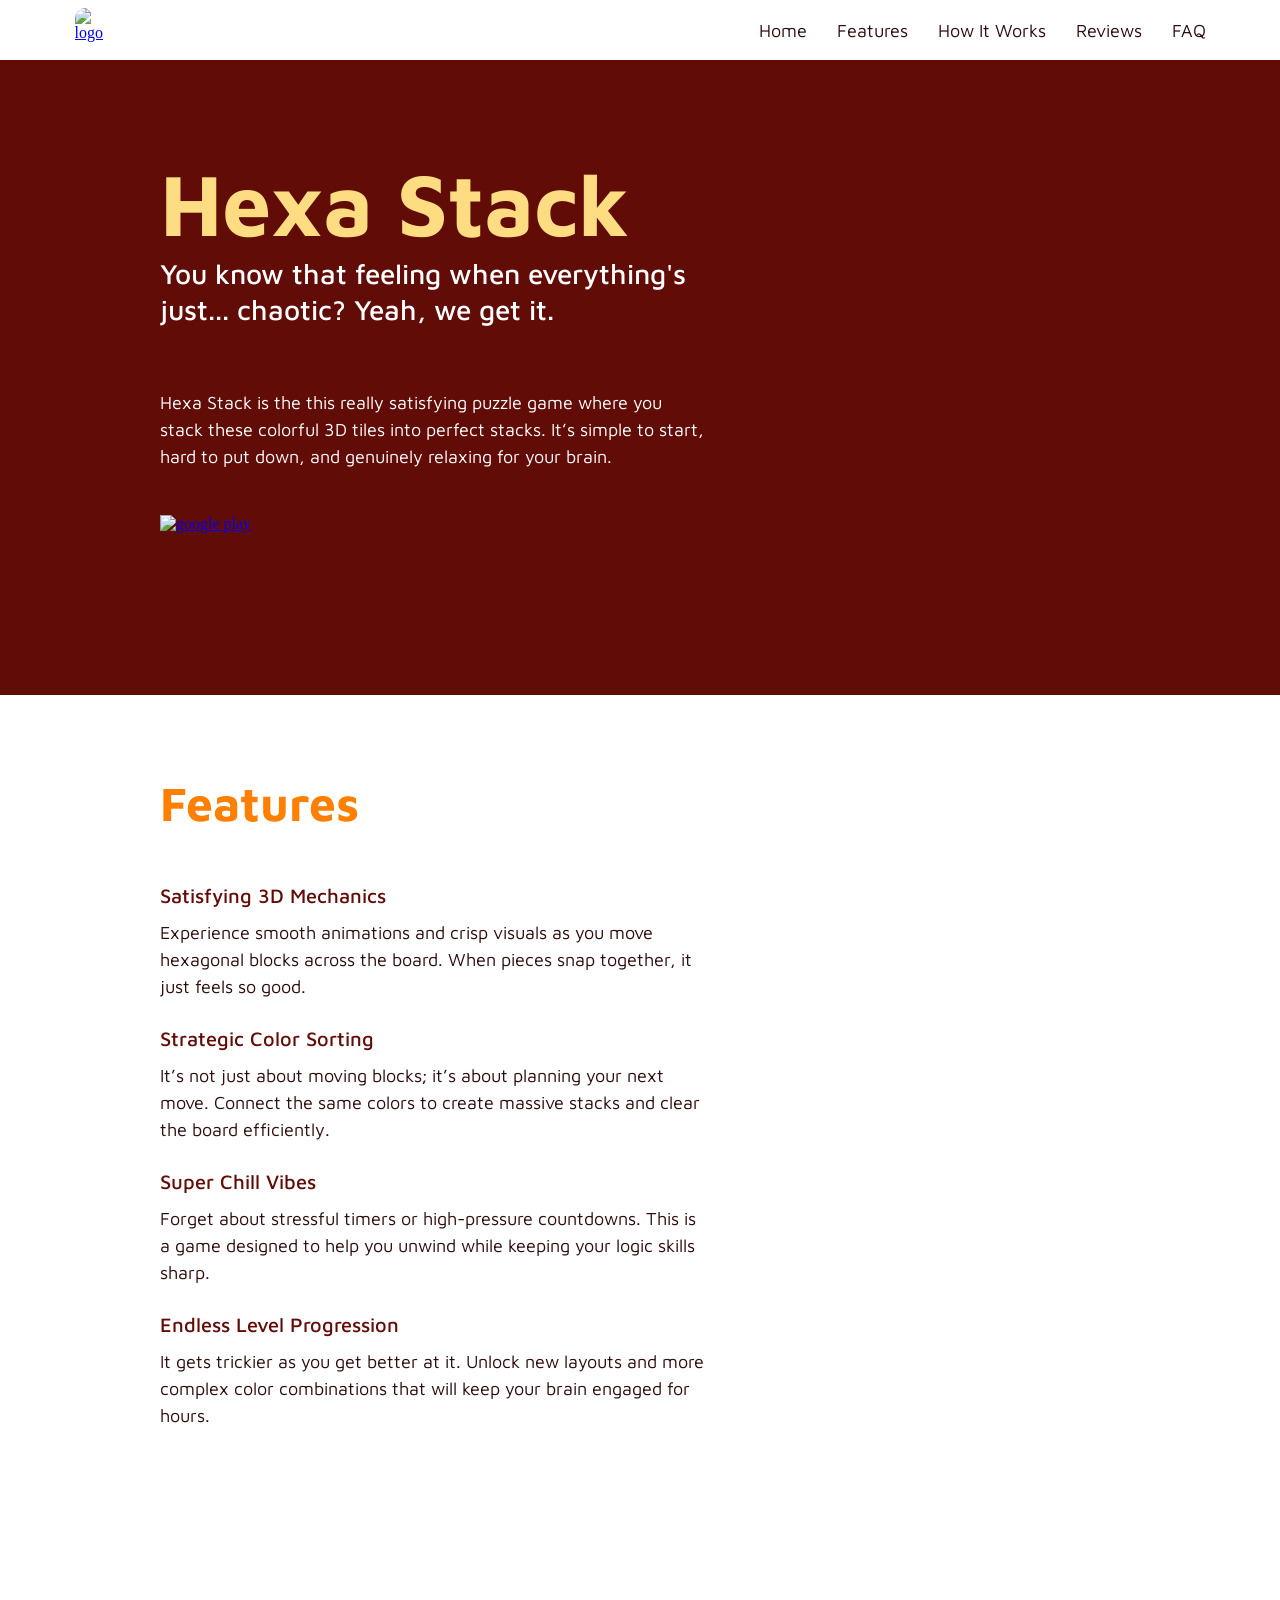
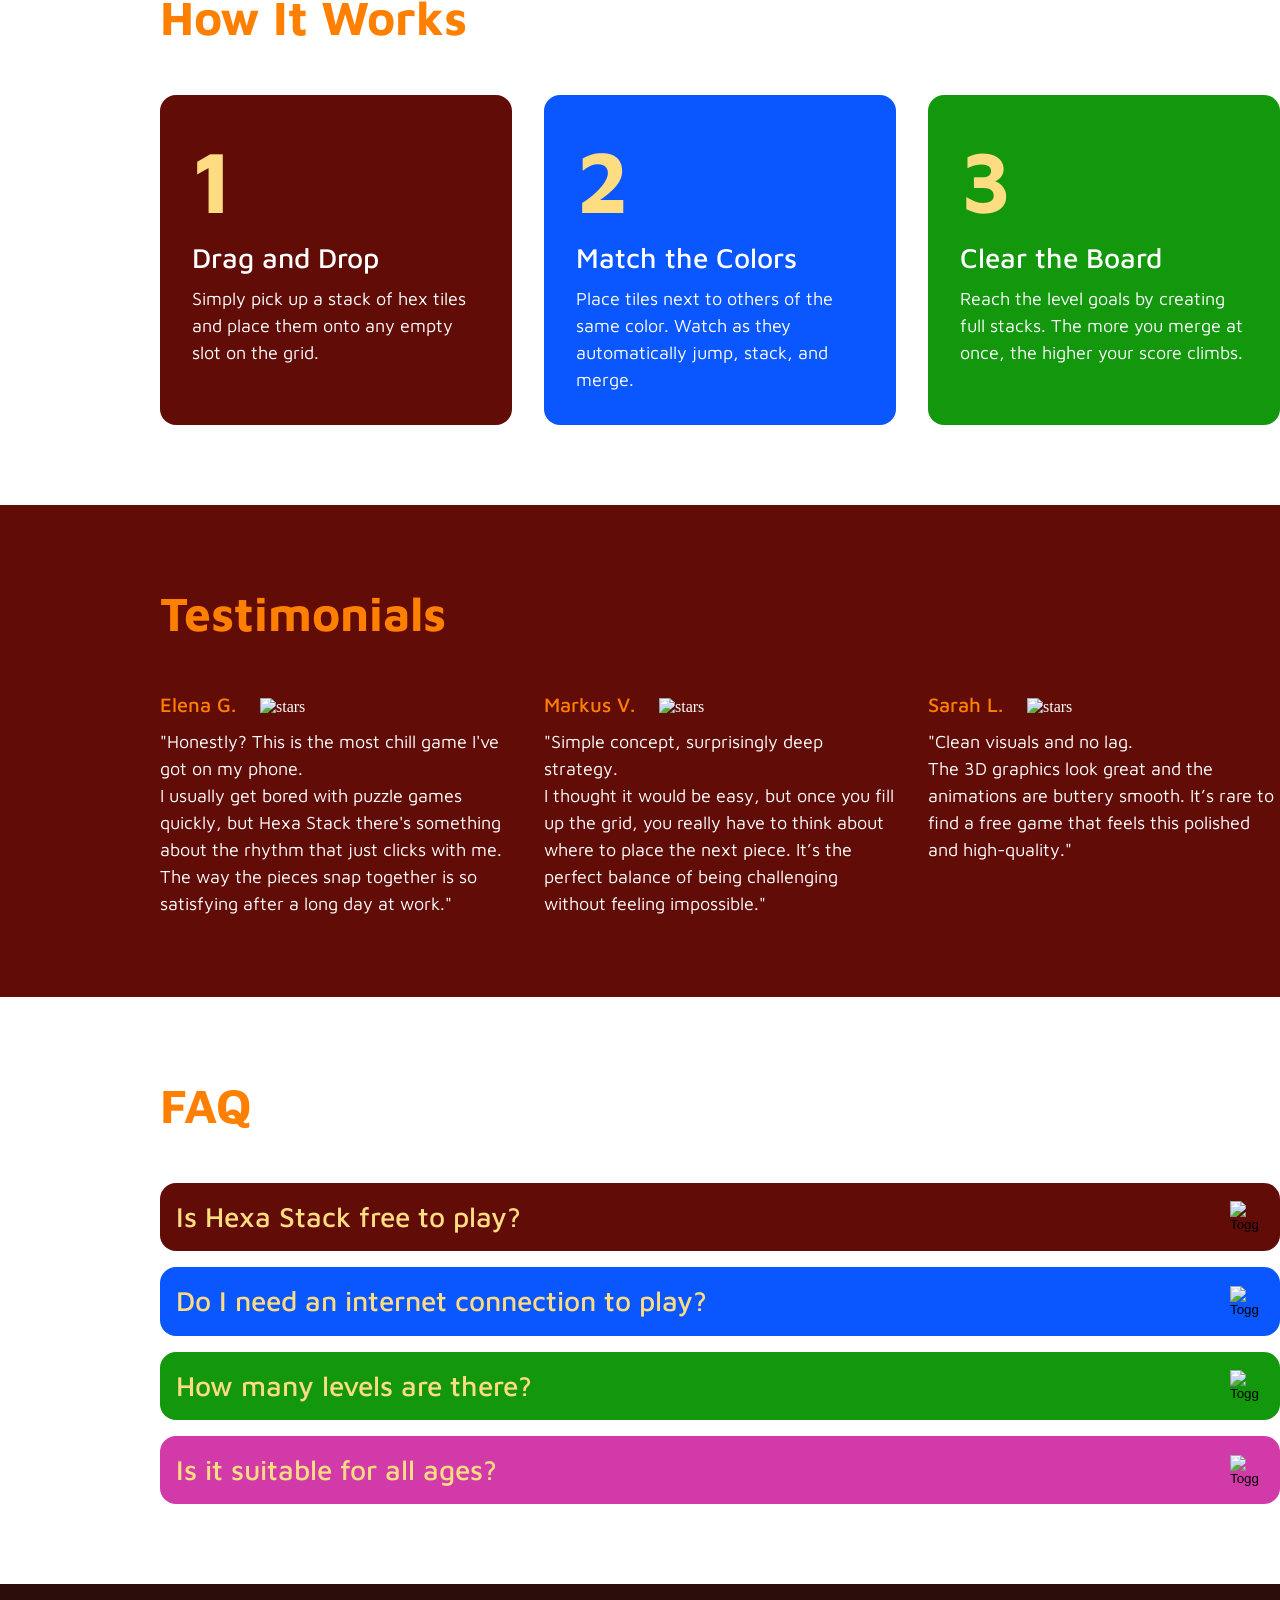
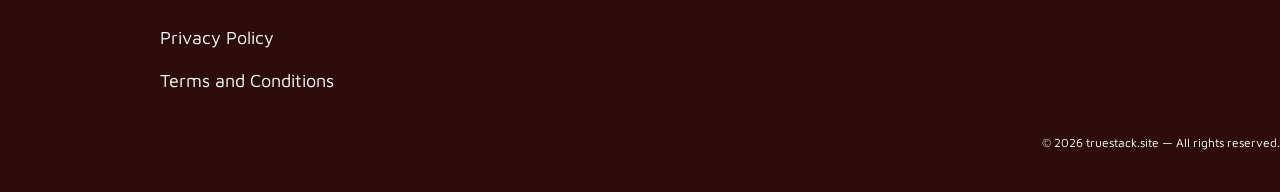
==== index.html @ 4ec6cea1 "1" ====
<!doctype html>
<html lang="en">
  <head>
    <meta charset="UTF-8" />
    <meta name="viewport" content="width=device-width, initial-scale=1.0" />
    <meta name="description" content="" />
    <title>Hexa Stack: Color Sort Puzzle</title>
    <link rel="icon" href="img/500x500.png" />

    <link rel="stylesheet" type="text/css" href="slick/slick.css" />
    <link rel="stylesheet" href="css/main.css" />
  </head>

  <body>
    <header class="o-b-header">
      <div class="o-b-header-background"></div>
      <nav class="o-b-navigation">
        <ul class="o-b-navigation-list">
          <li class="o-b-navigation-item">
            <a href="/">
              <img
                class="o-b-title-img o-b-navigation-img"
                alt="logo"
                src="img/500x500.png"
                style="width: 44px; height: 44px; border-radius: 10px"
              />
            </a>
          </li>
          <li class="o-b-navigation-item">
            <a href="/" class="o-b-navigation-link">Home</a>
          </li>
          <li class="o-b-navigation-item">
            <a href="/#about" class="o-b-navigation-link">Features</a>
          </li>
          <li class="o-b-navigation-item">
            <a href="/#why" class="o-b-navigation-link">How It Works</a>
          </li>

          <li class="o-b-navigation-item">
            <a href="/#reviews" class="o-b-navigation-link">Reviews</a>
          </li>
          <li class="o-b-navigation-item">
            <a href="/#faq" class="o-b-navigation-link">FAQ</a>
          </li>
        </ul>

        <div class="o-b-header-button-wrapper">
          <a href="/" class="o-b-policy-terms-header-icon-menu">
            <img
              href="/"
              class="o-b-title-img"
              alt="logo"
              src="img/500x500.png"
              style="width: 44px; height: 44px; border-radius: 10px"
            />
          </a>

          <button type="button" class="o-b-header-icon-button" data-menu-button>
            <svg
              class="o-b-header-icon o-b-header-icon-menu"
              width="64"
              height="64"
              viewBox="0 0 64 64"
              fill="none"
              xmlns="http://www.w3.org/2000/svg"
            >
              <path
                d="M44 40L20 40"
                stroke="#2D0D0B"
                stroke-width="2"
                stroke-linecap="round"
              />
              <path
                d="M44 32L20 32"
                stroke="#2D0D0B"
                stroke-width="2"
                stroke-linecap="round"
              />
              <path
                d="M44 24L20 24"
                stroke="#2D0D0B"
                stroke-width="2"
                stroke-linecap="round"
              />
            </svg>

            <svg
              class="o-b-header-icon o-b-header-icon-close"
              width="64"
              height="64"
              viewBox="0 0 64 64"
              fill="none"
              xmlns="http://www.w3.org/2000/svg"
            >
              <path
                d="M44 40L20 40"
                stroke="#2D0D0B"
                stroke-width="2"
                stroke-linecap="round"
              />
              <path
                d="M44 32L20 32"
                stroke="#2D0D0B"
                stroke-width="2"
                stroke-linecap="round"
              />
              <path
                d="M44 24L20 24"
                stroke="#2D0D0B"
                stroke-width="2"
                stroke-linecap="round"
              />
            </svg>
          </button>
        </div>
      </nav>
    </header>

    <main>
      <section class="o-b-home" id="home">
        <div class="o-b-home-container">
          <div class="o-b-home-container-top">
            <h1 class="o-b-home-title">Hexa Stack</h1>
            <p class="o-b-home-text">
              You know that feeling when everything's just... chaotic? Yeah, we
              get it.
            </p>
            <p class="o-b-home-text-two">
              Hexa Stack is the this really satisfying puzzle game where you
              stack these colorful 3D tiles into perfect stacks. It’s simple to
              start, hard to put down, and genuinely relaxing for your brain.
            </p>
            <a
              href="https://play.google.com/store/apps/details?id=de.softgames.hexastack&hl=en&gl=us"
              target="_blank"
            >
              <img
                class="o-b-home-link"
                src="./img/Download Button.png"
                alt="google play"
              />
            </a>
          </div>
        </div>
      </section>
      <section class="o-b-about" id="about">
        <div class="o-b-about-container">
          <h2 class="o-b-about-title">Features</h2>
          <ul class="o-b-about-list">
            <li class="o-b-about-item">
              <p class="o-b-about-text">Satisfying 3D Mechanics</p>
              <p class="o-b-about-text-bold">
                Experience smooth animations and crisp visuals as you move
                hexagonal blocks across the board. When pieces snap together, it
                just feels so good.
              </p>
            </li>
            <li class="o-b-about-item">
              <p class="o-b-about-text">Strategic Color Sorting</p>
              <p class="o-b-about-text-bold">
                It’s not just about moving blocks; it’s about planning your next
                move. Connect the same colors to create massive stacks and clear
                the board efficiently.
              </p>
            </li>
            <li class="o-b-about-item">
              <p class="o-b-about-text">Super Chill Vibes</p>
              <p class="o-b-about-text-bold">
                Forget about stressful timers or high-pressure countdowns. This
                is a game designed to help you unwind while keeping your logic
                skills sharp.
              </p>
            </li>
            <li class="o-b-about-item">
              <p class="o-b-about-text">Endless Level Progression</p>
              <p class="o-b-about-text-bold">
                It gets trickier as you get better at it. Unlock new layouts and
                more complex color combinations that will keep your brain
                engaged for hours.
              </p>
            </li>
          </ul>
        </div>
      </section>
      <article class="o-b-why" id="why">
        <span style="display: none"
          >Generated: 2026-06-9, Hash: o-b-qk-o-b-39fd7x</span
        >

        <div class="o-b-why-container">
          <h2 class="o-b-about-title">How It Works</h2>
          <dl class="o-b-why-list">
            <div class="o-b-why-item" style="background: #620c08">
              <dt class="o-b-why-text-bold">1</dt>
              <dd class="o-b-why-text">Drag and Drop</dd>
              <dd class="o-b-why-text-two">
                Simply pick up a stack of hex tiles and place them onto any
                empty slot on the grid.
              </dd>
            </div>
            <div class="o-b-why-item" style="background: #0a56ff">
              <dt class="o-b-why-text-bold">2</dt>
              <dd class="o-b-why-text">Match the Colors</dd>
              <dd class="o-b-why-text-two">
                Place tiles next to others of the same color. Watch as they
                automatically jump, stack, and merge.
              </dd>
            </div>
            <div class="o-b-why-item" style="background: #12970d">
              <dt class="o-b-why-text-bold">3</dt>
              <dd class="o-b-why-text">Clear the Board</dd>
              <dd class="o-b-why-text-two">
                Reach the level goals by creating full stacks. The more you
                merge at once, the higher your score climbs.
              </dd>
            </div>
          </dl>
        </div>
      </article>
      <section class="o-b-reviews" id="reviews">
        <div class="o-b-reviews-container">
          <h2 class="o-b-about-title">Testimonials</h2>
          <div class="o-b-reviews-list">
            <div class="o-b-reviews-item">
              <div class="o-b-reviews-item-top">
                <p class="o-b-reviews-text-bold">Elena G.</p>
                <figure>
                  <img
                    class="o-b-reviews-img"
                    src="/img/Reviewer Rating (1).png"
                    alt="stars"
                  />
                </figure>
              </div>
              <p class="o-b-reviews-text">
                "Honestly? This is the most chill game I've got on my phone.
                <br />I usually get bored with puzzle games quickly, but Hexa
                Stack there's something about the rhythm that just clicks with
                me. The way the pieces snap together is so satisfying after a
                long day at work."
              </p>
            </div>
            <div class="o-b-reviews-item">
              <div class="o-b-reviews-item-top">
                <p class="o-b-reviews-text-bold">Markus V.</p>
                <figure>
                  <img
                    class="o-b-reviews-img"
                    src="/img/Reviewer Rating (1).png"
                    alt="stars"
                  />
                </figure>
              </div>
              <p class="o-b-reviews-text">
                "Simple concept, surprisingly deep strategy. <br />
                I thought it would be easy, but once you fill up the grid, you
                really have to think about where to place the next piece. It’s
                the perfect balance of being challenging without feeling
                impossible."
              </p>
            </div>
            <div class="o-b-reviews-item">
              <div class="o-b-reviews-item-top">
                <p class="o-b-reviews-text-bold">Sarah L.</p>
                <figure>
                  <img
                    class="o-b-reviews-img"
                    src="/img/Reviewer Rating (2).png"
                    alt="stars"
                  />
                </figure>
              </div>
              <p class="o-b-reviews-text">
                "Clean visuals and no lag. <br />
                The 3D graphics look great and the animations are buttery
                smooth. It’s rare to find a free game that feels this polished
                and high-quality."
              </p>
            </div>
          </div>
        </div>
      </section>

      <section class="o-b-faq" id="faq">
        <div class="o-b-faq-container">
          <h2 class="o-b-about-title">FAQ</h2>
          <ul class="o-b-faq-list">
            <li class="o-b-faq-item" style="background: #620c08">
              <div class="o-b-faq-question" onclick="toggleAnswer(this)">
                <span>Is Hexa Stack free to play?</span>
                <button class="o-b-toggle-button">
                  <img src="/img/1 (1).png" alt="Toggle" />
                </button>
              </div>
              <div class="o-b-faq-answer">
                Yes, the game is completely free to download and play. You can
                enjoy the full puzzle experience without spending a dime, though
                there are optional items available if you want to speed things
                up.
              </div>
            </li>
            <li class="o-b-faq-item" style="background: #0a56ff">
              <div class="o-b-faq-question" onclick="toggleAnswer(this)">
                <span>Do I need an internet connection to play?</span>
                <button class="o-b-toggle-button">
                  <img src="/img/1 (1).png" alt="Toggle" />
                </button>
              </div>
              <div class="o-b-faq-answer">
                You can enjoy Hexa Stack offline whenever you want. It’s the
                perfect companion for flights, commutes, or anywhere else where
                you might not have a steady signal.
              </div>
            </li>
            <li class="o-b-faq-item" style="background: #12970d">
              <div class="o-b-faq-question" onclick="toggleAnswer(this)">
                <span>How many levels are there?</span>
                <button class="o-b-toggle-button">
                  <img src="/img/1 (1).png" alt="Toggle" />
                </button>
              </div>
              <div class="o-b-faq-answer">
                There are hundreds of unique levels to explore, with new
                challenges added regularly. The levels get harder in a really
                nice way, so you’ll always have a fresh puzzle waiting for you.
              </div>
            </li>
            <li class="o-b-faq-item" style="background: #d13aa8">
              <div class="o-b-faq-question" onclick="toggleAnswer(this)">
                <span>Is it suitable for all ages?</span>
                <button class="o-b-toggle-button">
                  <img src="/img/1 (1).png" alt="Toggle" />
                </button>
              </div>
              <div class="o-b-faq-answer">
                Absolutely! The mechanics are intuitive enough for kids to
                understand, while the strategic depth keeps your brain busy if
                you're into that kind of thing.
              </div>
            </li>
          </ul>
        </div>
      </section>
    </main>
    <footer class="o-b-footer" style="margin: auto; background: #2d0d0b">
      <div class="o-b-footer-container">
        <div class="o-b-footer-wrapper">
          <a class="o-b-footer-text" href="/policy.html">Privacy Policy</a>
          <a class="o-b-footer-text" href="/terms.html"
            >Terms and Conditions
          </a>
        </div>
        <p class="o-b-footer-copyright">
          © 2026 truestack.site — All rights reserved.
        </p>
      </div>
    </footer>
    <script src="js/mobile-menu.js"></script>
    <script src="js/jquery-loc-o-b-0.js"></script>
    <script type="text/javascript" src="slick/slick.min.js"></script>
    <script src="js/slick.js"></script>
  </body>
</html>
---- css/main.css ----
@import url("https://fonts.googleapis.com/css2?family=Maven+Pro:wght@400..900&display=swap");

*,
*::before,
*::after {
  box-sizing: border-box;
}
html {
  scroll-behavior: smooth;
}

body {
  margin: 0;
  background: #ffffff;

  color: #ffffff;
}

h1,
h2,
h3,
h4,
h5,
h6,
p {
  margin: 0;
}

ul,
ol {
  margin: 0;
  padding: 0;
  list-style: none;
}
dl,
dt,
dd {
  margin: 0;
  padding: 0;
}
img {
  display: block;
  height: auto;
}
figure {
  margin: 0;
  padding: 0;
  border: 0;
}
.list {
  list-style: none;
}

button,
a {
  cursor: pointer;
}

.button:hover {
  scale: 120%;
}

.o-b-header.is-open .o-b-header-background {
  left: 0;
}
.o-b-header-button-wrapper {
  margin-left: auto;
}
.o-b-header-icon {
  display: none;
}

.o-b-header-icon-button {
  display: -webkit-box;
  display: -ms-flexbox;
  display: flex;
  background-color: transparent;
  border: none;
  border-radius: 50%;
}
.o-b-navigation-list.is-open {
  right: 0;
}
.o-b-header-icon-menu {
  display: block;
}

.o-b-header-icon-button.is-open .o-b-header-icon-menu {
  display: none;
}

.o-b-header-icon-button.is-open .o-b-header-icon-close {
  display: block;
}

.o-b-header {
  position: fixed;
  width: 100%;
  z-index: 5;
  transition: background-color 0.3s ease;
  background: transparent;
  display: flex;
  height: 80px;
  background: #ffffff;
}

.o-b-header-background {
  position: absolute;
  top: 0;
  right: 0;
  bottom: 0;
  left: 100%;
  z-index: -1;
  transition: left 0.3s ease;
  background: #ffffff;
}
.o-b-header.is-open .o-b-header-background {
  left: 0;
}
.o-b-header-button-wrapper {
  margin-right: auto;
  display: flex;
  align-items: center;
  justify-content: space-between;
}

.o-b-header-icon-menu {
  display: block;
}

.o-b-header-icon-button.is-open .o-b-header-icon-menu {
  display: none;
}

.o-b-header-icon-button.is-open .o-b-header-icon-close {
  display: block;
}

.o-b-navigation {
  display: -ms-flexbox;
  -webkit-box-orient: vertical;
  -webkit-box-direction: normal;
  -ms-flex-direction: column;
  flex-direction: column;
  -webkit-box-align: center;
  -ms-flex-align: center;
  align-items: center;
  -webkit-box-flex: 1;
  -ms-flex: 1;
  flex: 1;
  padding: 10px 16px;
  position: relative;
}

.o-b-navigation-list {
  display: flex;
  flex-direction: column;
  align-items: center;
  position: absolute;
  top: 100%;
  right: -100%;
  width: 100%;
  height: auto;
  transition: 0.3s;
  z-index: 999;

  border-radius: 16px;

  padding-top: 16px;
  padding-bottom: 16px;

  gap: 28px;
  background: #ffffff;
}

.o-b-navigation-list.is-open {
  right: 0;
}

.o-b-navigation-link {
  transition: all 0.3s ease-in-out;
  text-decoration: none;
  color: #2d0d0b;
  font-family: Maven Pro;
  font-weight: 500;
  font-style: Medium;
  font-size: 24px;
  leading-trim: NONE;
  line-height: 130%;
  letter-spacing: 0%;
  padding: 12px 0;
}

.o-b-navigation-link:hover,
.o-b-navigatioт-link:focus {
  color: #fedc82;
}

.o-b-header.is-open {
  background-color: transparent;
}

.o-b-navigation-img {
  display: none;
}

@media screen and (min-width: 1203px) {
  .o-b-navigation-img {
    display: block;
    margin-right: 610px;
  }
  .o-b-policy-terms-header-icon-menu {
    display: none;
  }
  .o-b-header-button-wrapper {
    display: none;
  }
  .o-b-header {
    width: 100%;
    height: 60px;
    padding: 0;
    display: flex;
    align-items: center;
    justify-content: center;
    z-index: 1000;
  }

  .o-b-header-icon-button {
    display: none;
  }
  .o-b-navigation {
    display: flex;
    flex-direction: row;
    flex: 1;
    padding: 0;
    width: 1440px;
    padding: 0 0px;
    margin: auto;
  }

  .o-b-navigation-list {
    background-color: transparent;
    flex-direction: row;
    display: flex;
    position: static;
    width: 1440px;
    margin: auto;
    padding-block: 0;
    flex: 1;
    gap: 30px;
    height: 0px;
    display: flex;
    justify-content: center;
    align-items: center;
    justify-content: center;
    padding: 0;
  }

  .o-b-navigation-link {
    font-family: Maven Pro;
    font-weight: 400;
    font-style: Regular;
    font-size: 18px;
    leading-trim: NONE;
    line-height: 150%;
    letter-spacing: 0%;
    padding: 0;
  }

  .o-b-navigation-item-desk {
    display: none;
  }
}

.o-b-home {
  background: #620c08;

  margin: auto;
}
.o-b-home-container {
  width: 375px;
  height: 812px;
  background-repeat: no-repeat;
  background-size: cover;
  background-position: center;
  background-image: url("/img/Hero.png");
  padding: 319px 16px 0px;
  margin: auto;
}

.o-b-home-title {
  font-family: Maven Pro;
  font-weight: 900;
  font-style: Black;
  font-size: 56px;
  leading-trim: NONE;
  line-height: 120%;
  letter-spacing: 0%;
  color: #fedc82;
}

.o-b-home-text {
  font-family: Maven Pro;
  font-weight: 500;
  font-style: Medium;
  font-size: 24px;
  leading-trim: NONE;
  line-height: 130%;
  letter-spacing: 0%;
  padding: 16px 0 48px;
}
.o-b-home-text-two {
  font-family: Maven Pro;
  font-weight: 400;
  font-style: Regular;
  font-size: 16px;
  leading-trim: NONE;
  line-height: 150%;
  letter-spacing: 0%;
  padding-bottom: 32px;
}
.o-b-home-link {
  width: 180px;
  margin: auto;
  transition: all 0.3s ease-in-out;
}

.o-b-home-link:hover {
  transform: scale(1.1);
}

@media screen and (min-width: 1203px) {
  .o-b-home {
    background: #620c08;
    width: auto;
    height: 695px;
    background-repeat: no-repeat;
    background-size: cover;
    background-position: center;
    background-image: url("/img/Hero\ \(1\).png");
    margin: auto;
  }
  .o-b-home-container {
    width: 1440px;
    height: 695px;
    background-repeat: no-repeat;
    background-size: cover;
    background-position: center;
    background-image: none;
    padding: 150px 736px 0px 160px;
    margin: auto;
  }

  .o-b-home-title {
    font-family: Maven Pro;
    font-weight: 700;
    font-style: Bold;
    font-size: 88px;
    leading-trim: NONE;
    line-height: 120%;
    letter-spacing: 0%;
  }

  .o-b-home-text {
    font-family: Maven Pro;
    font-weight: 500;
    font-style: Medium;
    font-size: 28px;
    leading-trim: NONE;
    line-height: 130%;
    letter-spacing: 0%;

    padding: 0px 0 61px;
  }
  .o-b-home-text-two {
    font-family: Maven Pro;
    font-weight: 400;
    font-style: Regular;
    font-size: 18px;
    leading-trim: NONE;
    line-height: 150%;
    letter-spacing: 0%;

    padding-bottom: 45px;
  }
  .o-b-home-link {
    width: 180px;
    margin: 0;
    transition: all 0.3s ease-in-out;
  }
}
.o-b-about {
  margin: auto;
  width: 375px;
  height: 1078px;
  background-repeat: no-repeat;
  background-size: cover;
  background-position: center;
  background-image: url("/img/Features.png");
}
.o-b-about-container {
  width: 375px;
  padding: 60px 16px 0px;
  margin: auto;
}
.o-b-about-title {
  font-family: Maven Pro;
  font-weight: 700;
  font-style: Bold;
  font-size: 36px;
  leading-trim: NONE;
  line-height: 120%;
  letter-spacing: 0%;
  color: #ff7f00;
}
.o-b-about-list {
  display: flex;
  flex-direction: column;
  gap: 24px;
  padding-top: 48px;
}
.o-b-about-text {
  font-family: Maven Pro;
  font-weight: 500;
  font-style: Medium;
  font-size: 18px;
  leading-trim: NONE;
  line-height: 150%;
  letter-spacing: 0%;
  color: #620c08;
}

.o-b-about-text-bold {
  font-family: Maven Pro;
  font-weight: 400;
  font-style: Regular;
  font-size: 16px;
  leading-trim: NONE;
  line-height: 150%;
  letter-spacing: 0%;
  color: #2d0d0b;
  padding-top: 8px;
}

@media screen and (min-width: 1203px) {
  .o-b-about {
    width: 1440px;
    height: 814px;
    background-image: url("/img/Features\ \(1\).png");
  }
  .o-b-about-container {
    width: 1440px;
    padding: 80px 160px;
  }
  .o-b-about-title {
    font-family: Maven Pro;
    font-weight: 700;
    font-style: Bold;
    font-size: 48px;
    leading-trim: NONE;
    line-height: 120%;
    letter-spacing: 0%;
  }
  .o-b-about-list {
    display: flex;
    flex-direction: column;
    gap: 24px;
    padding-top: 48px;
    width: 544px;
  }
  .o-b-about-text {
    font-family: Maven Pro;
    font-weight: 500;
    font-style: Medium;
    font-size: 20px;
    leading-trim: NONE;
    line-height: 150%;
    letter-spacing: 0%;
  }

  .o-b-about-text-bold {
    font-family: Maven Pro;
    font-weight: 400;
    font-style: Regular;
    font-size: 18px;
    leading-trim: NONE;
    line-height: 150%;
    letter-spacing: 0%;

    padding-top: 8px;
  }
}

.o-b-why-container {
  width: 375px;
  margin: auto;
  padding: 60px 16px;
}
.o-b-why-list {
  padding-top: 48px;
  display: flex;
  flex-direction: column;
  gap: 16px;
}
.o-b-why-item {
  display: flex;
  flex-direction: column;
  gap: 8px;
  width: 343px;
  height: 289px;
  border-radius: 16px;
  padding: 32px;
}

.o-b-why-text-bold {
  font-family: Maven Pro;
  font-weight: 700;
  font-style: Bold;
  font-size: 88px;
  leading-trim: NONE;
  line-height: 120%;
  letter-spacing: 0%;
  color: #fedc82;
}
.o-b-why-text {
  font-family: Maven Pro;
  font-weight: 500;
  font-style: Medium;
  font-size: 24px;
  leading-trim: NONE;
  line-height: 130%;
  letter-spacing: 0%;
}
.o-b-why-text-two {
  font-family: Maven Pro;
  font-weight: 400;
  font-style: Regular;
  font-size: 16px;
  leading-trim: NONE;
  line-height: 150%;
  letter-spacing: 0%;
}

@media screen and (min-width: 1203px) {
  .o-b-why-container {
    width: 1440px;
    padding: 80px 160px;
  }
  .o-b-why-list {
    padding-top: 48px;
    display: flex;
    flex-direction: row;
    gap: 32px;
  }
  .o-b-why-item {
    width: 352px;
    height: 330px;

    border-radius: 16px;
    padding: 32px;
    gap: 8px;
  }

  .o-b-why-text {
    font-family: Maven Pro;
    font-weight: 500;
    font-style: Medium;
    font-size: 28px;
    leading-trim: NONE;
    line-height: 130%;
    letter-spacing: 0%;
  }
  .o-b-why-text-two {
    font-family: Maven Pro;
    font-weight: 400;
    font-style: Regular;
    font-size: 18px;
    leading-trim: NONE;
    line-height: 150%;
    letter-spacing: 0%;
  }
}

.o-b-reviews {
  margin: auto;
  background: #620c08;
}
.o-b-reviews-container {
  margin: auto;
  padding: 60px 16px;
  width: 375px;
}
.o-b-reviews-list {
  padding-top: 48px;
}

.o-b-reviews-item {
  margin: 0 8px;
  width: 300px;
  height: 227px;
}

.o-b-reviews-item-top {
  display: flex;
  gap: 24px;
  align-items: center;
}
.o-b-reviews-img {
  height: 14px;
}
.o-b-reviews-text-bold {
  font-family: Maven Pro;
  font-weight: 500;
  font-style: Medium;
  font-size: 18px;
  leading-trim: NONE;
  line-height: 150%;
  letter-spacing: 0%;
  color: #ff7f00;
}

.o-b-reviews-text {
  font-family: Maven Pro;
  font-weight: 400;
  font-style: Regular;
  font-size: 16px;
  leading-trim: NONE;
  line-height: 150%;
  letter-spacing: 0%;
  padding-top: 8px;
}

@media screen and (min-width: 1203px) {
  .o-b-reviews-container {
    margin: auto;
    padding: 80px 160px;
    width: 1440px;
  }
  .o-b-reviews-list {
    padding-top: 48px;
  }

  .o-b-reviews-item {
    margin: 0 16px;
    width: 352px;
    height: 227px;
  }

  .o-b-reviews-img {
    height: 15px;
  }
  .o-b-reviews-text-bold {
    font-family: Maven Pro;
    font-weight: 500;
    font-style: Medium;
    font-size: 20px;
    leading-trim: NONE;
    line-height: 150%;
    letter-spacing: 0%;
  }

  .o-b-reviews-text {
    font-family: Maven Pro;
    font-weight: 400;
    font-style: Regular;
    font-size: 18px;
    leading-trim: NONE;
    line-height: 150%;
    letter-spacing: 0%;

    padding-top: 8px;
  }
}

.o-b-faq-container {
  padding: 60px 16px;
  width: 375px;
  margin: auto;
}
.o-b-faq-list {
  padding-top: 48px;
  display: flex;
  flex-direction: column;
  gap: 16px;
}

.o-b-faq-item {
  border-radius: 16px;
  padding: 16px;
}

.o-b-faq-question {
  display: flex;
  justify-content: space-between;
  align-items: center;
  font-family: Maven Pro;
  font-weight: 500;
  font-style: Medium;
  font-size: 24px;
  leading-trim: NONE;
  line-height: 130%;
  letter-spacing: 0%;
  color: #fedc82;
}

.o-b-faq-answer {
  font-family: Maven Pro;
  font-weight: 400;
  font-style: Regular;
  font-size: 16px;
  leading-trim: NONE;
  line-height: 150%;
  letter-spacing: 0%;
}
.o-b-toggle-button {
  background: none;
  border: none;
  cursor: pointer;
}

.o-b-toggle-button img {
  width: 28px;
  transition: transform 0.3s ease;
}
.o-b-faq-answer {
  max-height: 0;
  overflow: hidden;
  transition:
    max-height 0.4s ease,
    opacity 0.4s ease;
  opacity: 0;
}

.o-b-faq-answer.open {
  max-height: 200px;
  opacity: 1;
  padding-top: 16px;
}

.o-b-toggle-button img.rotated {
  transform: rotate(180deg);
}
@media screen and (min-width: 1203px) {
  .o-b-faq-container {
    padding: 80px 160px;
    width: 1440px;
    margin: auto;
  }
  .o-b-faq-list {
    padding-top: 48px;
    display: flex;
    flex-direction: column;
    gap: 16px;
  }

  .o-b-faq-item {
    border-radius: 16px;
    padding: 16px;
  }

  .o-b-faq-question {
    font-family: Maven Pro;
    font-weight: 500;
    font-style: Medium;
    font-size: 28px;
    leading-trim: NONE;
    line-height: 130%;
    letter-spacing: 0%;
  }

  .o-b-faq-answer {
    font-family: Maven Pro;
    font-weight: 400;
    font-style: Regular;
    font-size: 18px;
    leading-trim: NONE;
    line-height: 150%;
    letter-spacing: 0%;
  }
}
.o-b-policy-terms-container {
  padding: 120px 16px 40px;
  width: 375px;
  margin: auto;
  color: #000000;
  font-family: Maven Pro;
  font-weight: 400;
  font-style: Regular;
  font-size: 16px;
  leading-trim: NONE;
  line-height: 150%;
  letter-spacing: 0%;
  text-decoration: none;
}

.o-b-policy-terms-container h1 {
  text-transform: uppercase;
  margin-bottom: 20px;
  font-family: Maven Pro;
  font-weight: 700;
  font-style: Bold;
  font-size: 36px;
  leading-trim: NONE;
  line-height: 120%;
  letter-spacing: 0%;
}
.o-b-policy-terms-container h3 {
  margin: 20px 0;
  font-family: Maven Pro;
  font-weight: 500;
  font-style: Medium;
  font-size: 24px;
  leading-trim: NONE;
  line-height: 130%;
  letter-spacing: 0%;
}
.o-b-policy-terms-container ul {
  list-style-type: disc;
  margin-left: 20px;
}
.o-b-policy-terms-container a {
  text-decoration: none;
  color: #000000;
}

@media screen and (min-width: 1203px) {
  .o-b-policy-terms-container {
    padding: 140px 160px 80px;
    width: 1440px;
    font-family: Maven Pro;
    font-weight: 400;
    font-style: Regular;
    font-size: 18px;
    leading-trim: NONE;
    line-height: 150%;
    letter-spacing: 0%;
  }
  .o-b-policy-terms-container h1 {
    font-family: Maven Pro;
    font-weight: 700;
    font-style: Bold;
    font-size: 48px;
    leading-trim: NONE;
    line-height: 120%;
    letter-spacing: 0%;
  }
  .o-b-policy-terms-container h3 {
    font-family: Maven Pro;
    font-weight: 500;
    font-style: Medium;
    font-size: 28px;
    leading-trim: NONE;
    line-height: 130%;
    letter-spacing: 0%;
  }
}

.o-b-footer-container {
  width: 375px;
  padding: 40px 16px;
  margin: auto;
  display: flex;
  flex-direction: column;

  gap: 40px;
}

.o-b-footer-wrapper {
  display: flex;
  flex-direction: column;
  gap: 16px;
}

.o-b-footer-text {
  text-decoration: none;
  color: inherit;
  font-family: Maven Pro;
  font-weight: 400;
  font-style: Regular;
  font-size: 16px;
  leading-trim: NONE;
  line-height: 150%;
  letter-spacing: 0%;
}

.o-b-footer-copyright {
  font-family: Maven Pro;
  font-weight: 400;
  font-style: Regular;
  font-size: 11px;
  leading-trim: NONE;
  line-height: 150%;
  letter-spacing: 0%;
  text-align: right;
}

@media screen and (min-width: 1203px) {
  .o-b-footer-container {
    width: 1440px;
    padding: 40px 160px;
    gap: 40px;
  }

  .o-b-footer-text {
    font-family: Maven Pro;
    font-weight: 400;
    font-style: Regular;
    font-size: 18px;
    leading-trim: NONE;
    line-height: 150%;
    letter-spacing: 0%;
  }

  .o-b-footer-copyright {
    font-family: Maven Pro;
    font-weight: 400;
    font-style: Regular;
    font-size: 12px;
    leading-trim: NONE;
    line-height: 150%;
    letter-spacing: 0%;
    text-align: right;
  }
}
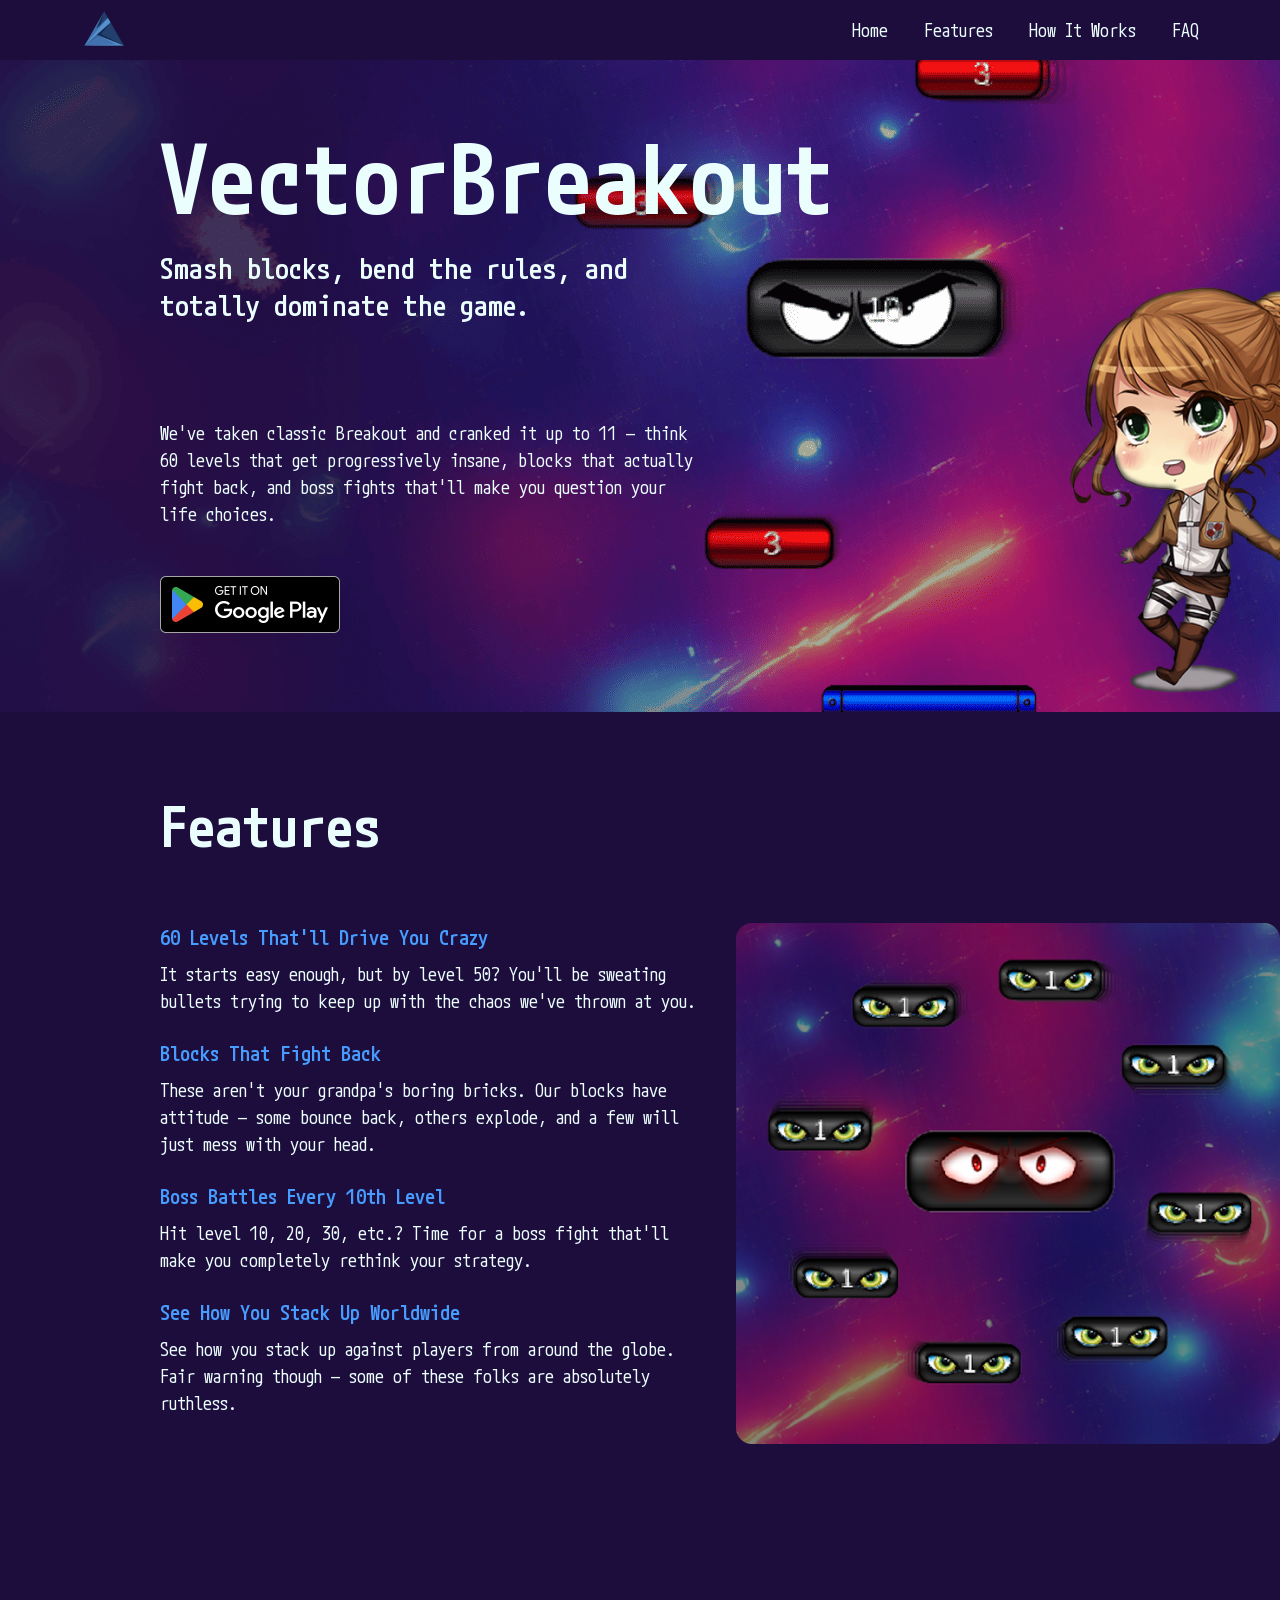
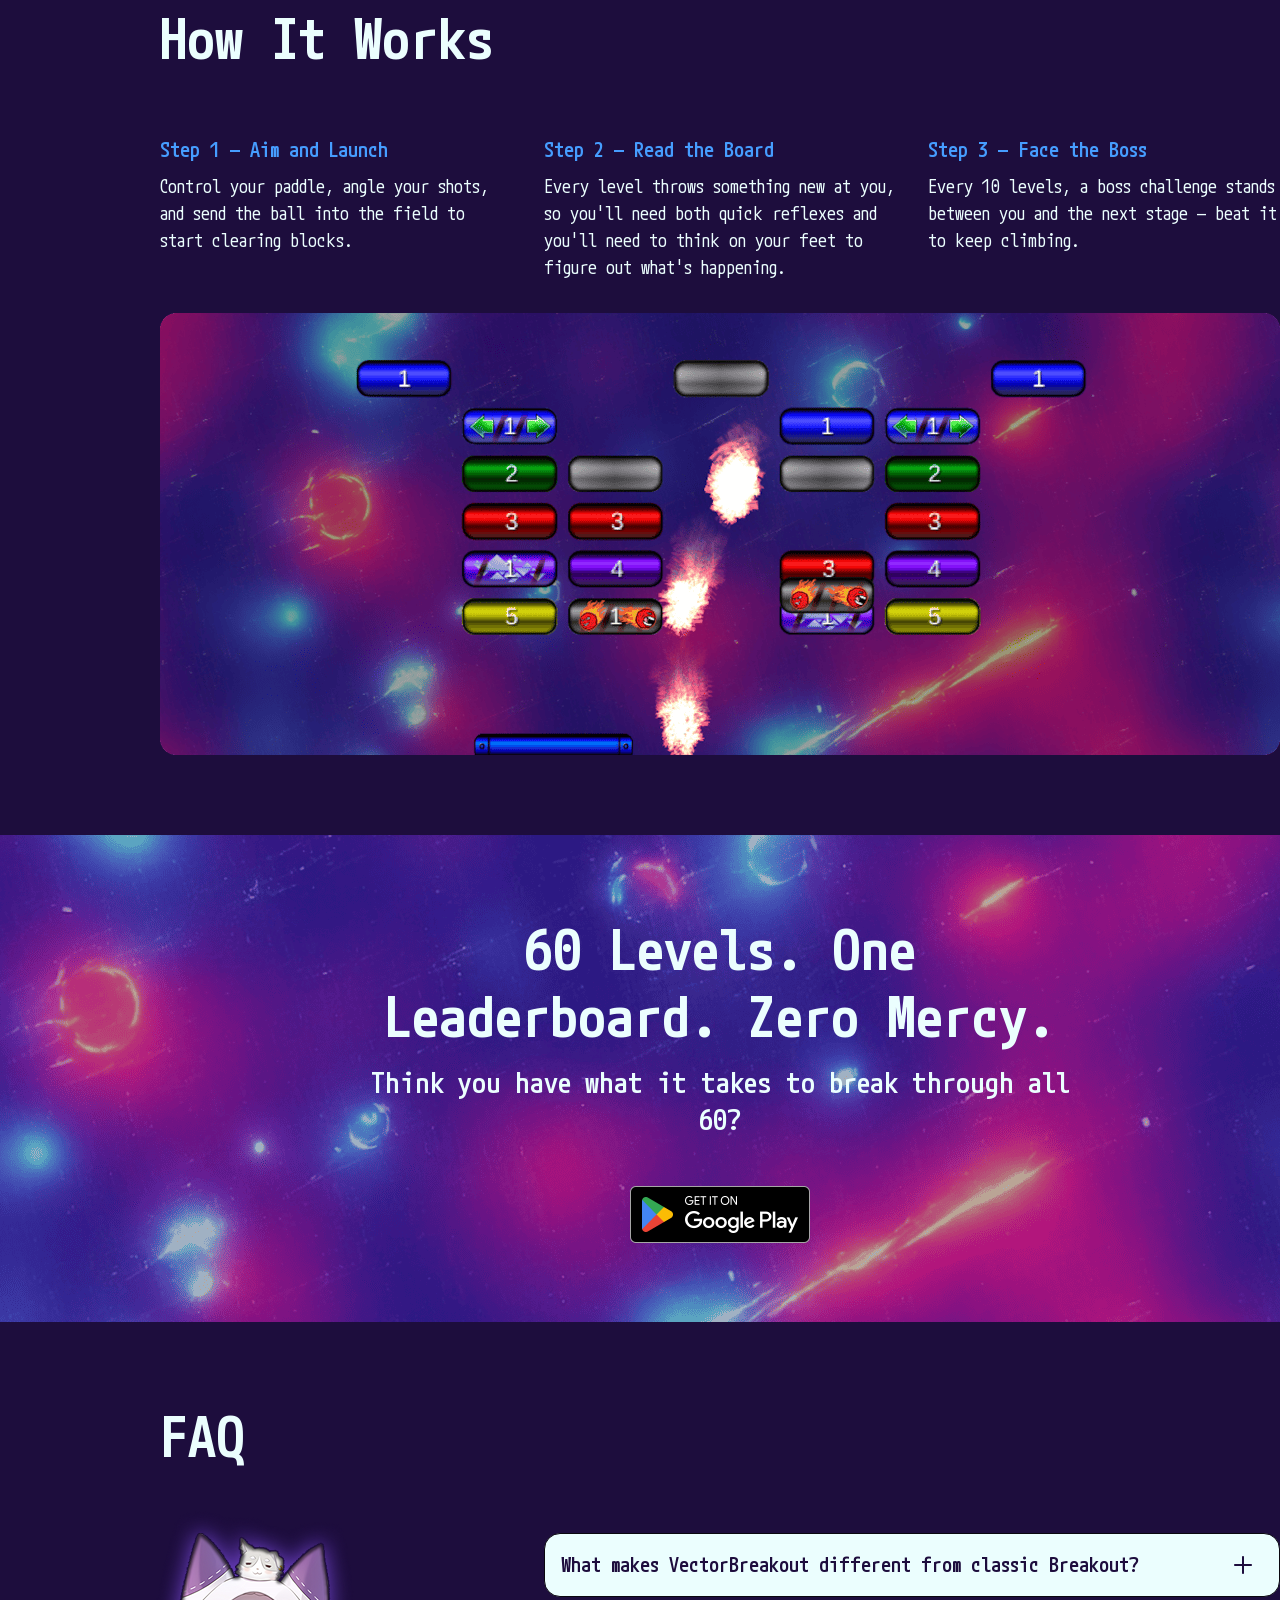
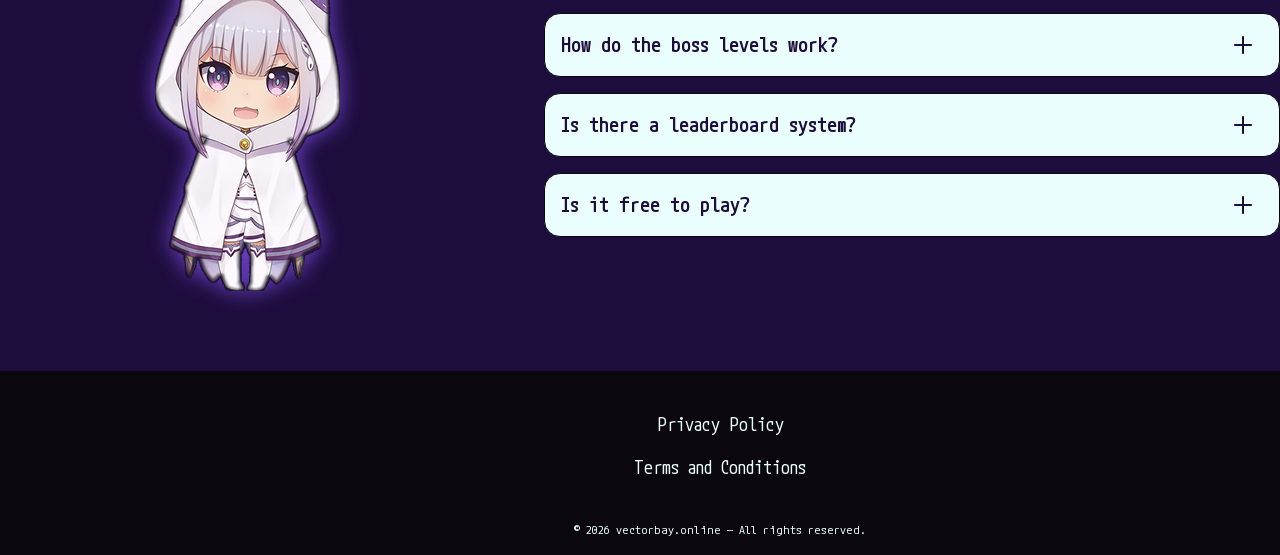
==== commit ad8e4f2d: "2" ====
--- a/index.html
+++ b/index.html
@@ -4,7 +4,7 @@
     <meta charset="UTF-8" />
     <meta name="viewport" content="width=device-width, initial-scale=1.0" />
     <meta name="description" content="" />
-    <title>Hexa Stack: Color Sort Puzzle</title>
+    <title>VectorBreakout</title>
     <link rel="icon" href="img/500x500.png" />
 
     <link rel="stylesheet" type="text/css" href="slick/slick.css" />
@@ -12,52 +12,49 @@
   </head>
 
   <body>
-    <header class="o-b-header">
-      <div class="o-b-header-background"></div>
-      <nav class="o-b-navigation">
-        <ul class="o-b-navigation-list">
-          <li class="o-b-navigation-item">
+    <header class="p-w-header">
+      <div class="p-w-header-background"></div>
+      <nav class="p-w-navigation">
+        <ul class="p-w-navigation-list">
+          <li class="p-w-navigation-item">
             <a href="/">
               <img
-                class="o-b-title-img o-b-navigation-img"
+                class="p-w-title-img p-w-navigation-img"
                 alt="logo"
-                src="img/500x500.png"
+                src="img/Logo.png"
                 style="width: 44px; height: 44px; border-radius: 10px"
               />
             </a>
           </li>
-          <li class="o-b-navigation-item">
-            <a href="/" class="o-b-navigation-link">Home</a>
-          </li>
-          <li class="o-b-navigation-item">
-            <a href="/#about" class="o-b-navigation-link">Features</a>
-          </li>
-          <li class="o-b-navigation-item">
-            <a href="/#why" class="o-b-navigation-link">How It Works</a>
-          </li>
-
-          <li class="o-b-navigation-item">
-            <a href="/#reviews" class="o-b-navigation-link">Reviews</a>
-          </li>
-          <li class="o-b-navigation-item">
-            <a href="/#faq" class="o-b-navigation-link">FAQ</a>
+          <li class="p-w-navigation-item">
+            <a href="/" class="p-w-navigation-link">Home</a>
+          </li>
+          <li class="p-w-navigation-item">
+            <a href="/#about" class="p-w-navigation-link">Features</a>
+          </li>
+          <li class="p-w-navigation-item">
+            <a href="/#why" class="p-w-navigation-link">How It Works</a>
+          </li>
+
+          <li class="p-w-navigation-item">
+            <a href="/#faq" class="p-w-navigation-link">FAQ</a>
           </li>
         </ul>
 
-        <div class="o-b-header-button-wrapper">
-          <a href="/" class="o-b-policy-terms-header-icon-menu">
+        <div class="p-w-header-button-wrapper">
+          <a href="/" class="p-w-policy-terms-header-icon-menu">
             <img
               href="/"
-              class="o-b-title-img"
+              class="p-w-title-img"
               alt="logo"
-              src="img/500x500.png"
+              src="img/Logo.png"
               style="width: 44px; height: 44px; border-radius: 10px"
             />
           </a>
 
-          <button type="button" class="o-b-header-icon-button" data-menu-button>
+          <button type="button" class="p-w-header-icon-button" data-menu-button>
             <svg
-              class="o-b-header-icon o-b-header-icon-menu"
+              class="p-w-header-icon p-w-header-icon-menu"
               width="64"
               height="64"
               viewBox="0 0 64 64"
@@ -66,26 +63,26 @@
             >
               <path
                 d="M44 40L20 40"
-                stroke="#2D0D0B"
+                stroke="#EBFEFE"
                 stroke-width="2"
                 stroke-linecap="round"
               />
               <path
                 d="M44 32L20 32"
-                stroke="#2D0D0B"
+                stroke="#EBFEFE"
                 stroke-width="2"
                 stroke-linecap="round"
               />
               <path
                 d="M44 24L20 24"
-                stroke="#2D0D0B"
+                stroke="#EBFEFE"
                 stroke-width="2"
                 stroke-linecap="round"
               />
             </svg>
 
             <svg
-              class="o-b-header-icon o-b-header-icon-close"
+              class="p-w-header-icon p-w-header-icon-close"
               width="64"
               height="64"
               viewBox="0 0 64 64"
@@ -94,19 +91,19 @@
             >
               <path
                 d="M44 40L20 40"
-                stroke="#2D0D0B"
+                stroke="#EBFEFE"
                 stroke-width="2"
                 stroke-linecap="round"
               />
               <path
                 d="M44 32L20 32"
-                stroke="#2D0D0B"
+                stroke="#EBFEFE"
                 stroke-width="2"
                 stroke-linecap="round"
               />
               <path
                 d="M44 24L20 24"
-                stroke="#2D0D0B"
+                stroke="#EBFEFE"
                 stroke-width="2"
                 stroke-linecap="round"
               />
@@ -117,25 +114,24 @@
     </header>
 
     <main>
-      <section class="o-b-home" id="home">
-        <div class="o-b-home-container">
-          <div class="o-b-home-container-top">
-            <h1 class="o-b-home-title">Hexa Stack</h1>
-            <p class="o-b-home-text">
-              You know that feeling when everything's just... chaotic? Yeah, we
-              get it.
+      <section class="p-w-home" id="home">
+        <div class="p-w-home-container">
+          <div class="p-w-home-container-top">
+            <h1 class="p-w-home-title">VectorBreakout</h1>
+            <p class="p-w-home-text">
+              Smash blocks, bend the rules, and totally dominate the game.
             </p>
-            <p class="o-b-home-text-two">
-              Hexa Stack is the this really satisfying puzzle game where you
-              stack these colorful 3D tiles into perfect stacks. It’s simple to
-              start, hard to put down, and genuinely relaxing for your brain.
+            <p class="p-w-home-text-two">
+              We've taken classic Breakout and cranked it up to 11 — think 60
+              levels that get progressively insane, blocks that actually fight
+              back, and boss fights that'll make you question your life choices.
             </p>
             <a
-              href="https://play.google.com/store/apps/details?id=de.softgames.hexastack&hl=en&gl=us"
+              href="https://play.google.com/store/apps/details?id=com.miamax.vectorbreakout&hl=en&gl=us"
               target="_blank"
             >
               <img
-                class="o-b-home-link"
+                class="p-w-home-link"
                 src="./img/Download Button.png"
                 alt="google play"
               />
@@ -143,220 +139,172 @@
           </div>
         </div>
       </section>
-      <section class="o-b-about" id="about">
-        <div class="o-b-about-container">
-          <h2 class="o-b-about-title">Features</h2>
-          <ul class="o-b-about-list">
-            <li class="o-b-about-item">
-              <p class="o-b-about-text">Satisfying 3D Mechanics</p>
-              <p class="o-b-about-text-bold">
-                Experience smooth animations and crisp visuals as you move
-                hexagonal blocks across the board. When pieces snap together, it
-                just feels so good.
+      <section class="p-w-about" id="about">
+        <div class="p-w-about-container">
+          <h2 class="p-w-about-title">Features</h2>
+          <ul class="p-w-about-list">
+            <li class="p-w-about-item">
+              <p class="p-w-about-text">60 Levels That'll Drive You Crazy</p>
+              <p class="p-w-about-text-bold">
+                It starts easy enough, but by level 50? You'll be sweating
+                bullets trying to keep up with the chaos we've thrown at you.
               </p>
             </li>
-            <li class="o-b-about-item">
-              <p class="o-b-about-text">Strategic Color Sorting</p>
-              <p class="o-b-about-text-bold">
-                It’s not just about moving blocks; it’s about planning your next
-                move. Connect the same colors to create massive stacks and clear
-                the board efficiently.
+            <li class="p-w-about-item">
+              <p class="p-w-about-text">Blocks That Fight Back</p>
+              <p class="p-w-about-text-bold">
+                These aren't your grandpa's boring bricks. Our blocks have
+                attitude — some bounce back, others explode, and a few will just
+                mess with your head.
               </p>
             </li>
-            <li class="o-b-about-item">
-              <p class="o-b-about-text">Super Chill Vibes</p>
-              <p class="o-b-about-text-bold">
-                Forget about stressful timers or high-pressure countdowns. This
-                is a game designed to help you unwind while keeping your logic
-                skills sharp.
+            <li class="p-w-about-item">
+              <p class="p-w-about-text">Boss Battles Every 10th Level</p>
+              <p class="p-w-about-text-bold">
+                Hit level 10, 20, 30, etc.? Time for a boss fight that'll make
+                you completely rethink your strategy.
               </p>
             </li>
-            <li class="o-b-about-item">
-              <p class="o-b-about-text">Endless Level Progression</p>
-              <p class="o-b-about-text-bold">
-                It gets trickier as you get better at it. Unlock new layouts and
-                more complex color combinations that will keep your brain
-                engaged for hours.
+            <li class="p-w-about-item">
+              <p class="p-w-about-text">See How You Stack Up Worldwide</p>
+              <p class="p-w-about-text-bold">
+                See how you stack up against players from around the globe. Fair
+                warning though — some of these folks are absolutely ruthless.
               </p>
             </li>
           </ul>
         </div>
       </section>
-      <article class="o-b-why" id="why">
+      <article class="p-w-why" id="why">
         <span style="display: none"
-          >Generated: 2026-06-9, Hash: o-b-qk-o-b-39fd7x</span
+          >Generated: 2026-06-12, Hash: p-w-qk-p-w-39fd7x</span
         >
 
-        <div class="o-b-why-container">
-          <h2 class="o-b-about-title">How It Works</h2>
-          <dl class="o-b-why-list">
-            <div class="o-b-why-item" style="background: #620c08">
-              <dt class="o-b-why-text-bold">1</dt>
-              <dd class="o-b-why-text">Drag and Drop</dd>
-              <dd class="o-b-why-text-two">
-                Simply pick up a stack of hex tiles and place them onto any
-                empty slot on the grid.
+        <div class="p-w-why-container">
+          <h2 class="p-w-about-title">How It Works</h2>
+          <dl class="p-w-why-list">
+            <div class="p-w-why-item">
+              <dt class="p-w-why-text-bold">Step 1 — Aim and Launch</dt>
+              <dd class="p-w-why-text">
+                Control your paddle, angle your shots, and send the ball into
+                the field to start clearing blocks.
               </dd>
             </div>
-            <div class="o-b-why-item" style="background: #0a56ff">
-              <dt class="o-b-why-text-bold">2</dt>
-              <dd class="o-b-why-text">Match the Colors</dd>
-              <dd class="o-b-why-text-two">
-                Place tiles next to others of the same color. Watch as they
-                automatically jump, stack, and merge.
+            <div class="p-w-why-item">
+              <dt class="p-w-why-text-bold">Step 2 — Read the Board</dt>
+              <dd class="p-w-why-text">
+                Every level throws something new at you, so you'll need both
+                quick reflexes and you'll need to think on your feet to figure
+                out what's happening.
               </dd>
             </div>
-            <div class="o-b-why-item" style="background: #12970d">
-              <dt class="o-b-why-text-bold">3</dt>
-              <dd class="o-b-why-text">Clear the Board</dd>
-              <dd class="o-b-why-text-two">
-                Reach the level goals by creating full stacks. The more you
-                merge at once, the higher your score climbs.
+            <div class="p-w-why-item">
+              <dt class="p-w-why-text-bold">Step 3 — Face the Boss</dt>
+              <dd class="p-w-why-text">
+                Every 10 levels, a boss challenge stands between you and the
+                next stage — beat it to keep climbing.
               </dd>
             </div>
           </dl>
         </div>
       </article>
-      <section class="o-b-reviews" id="reviews">
-        <div class="o-b-reviews-container">
-          <h2 class="o-b-about-title">Testimonials</h2>
-          <div class="o-b-reviews-list">
-            <div class="o-b-reviews-item">
-              <div class="o-b-reviews-item-top">
-                <p class="o-b-reviews-text-bold">Elena G.</p>
-                <figure>
-                  <img
-                    class="o-b-reviews-img"
-                    src="/img/Reviewer Rating (1).png"
-                    alt="stars"
-                  />
-                </figure>
-              </div>
-              <p class="o-b-reviews-text">
-                "Honestly? This is the most chill game I've got on my phone.
-                <br />I usually get bored with puzzle games quickly, but Hexa
-                Stack there's something about the rhythm that just clicks with
-                me. The way the pieces snap together is so satisfying after a
-                long day at work."
-              </p>
-            </div>
-            <div class="o-b-reviews-item">
-              <div class="o-b-reviews-item-top">
-                <p class="o-b-reviews-text-bold">Markus V.</p>
-                <figure>
-                  <img
-                    class="o-b-reviews-img"
-                    src="/img/Reviewer Rating (1).png"
-                    alt="stars"
-                  />
-                </figure>
-              </div>
-              <p class="o-b-reviews-text">
-                "Simple concept, surprisingly deep strategy. <br />
-                I thought it would be easy, but once you fill up the grid, you
-                really have to think about where to place the next piece. It’s
-                the perfect balance of being challenging without feeling
-                impossible."
-              </p>
-            </div>
-            <div class="o-b-reviews-item">
-              <div class="o-b-reviews-item-top">
-                <p class="o-b-reviews-text-bold">Sarah L.</p>
-                <figure>
-                  <img
-                    class="o-b-reviews-img"
-                    src="/img/Reviewer Rating (2).png"
-                    alt="stars"
-                  />
-                </figure>
-              </div>
-              <p class="o-b-reviews-text">
-                "Clean visuals and no lag. <br />
-                The 3D graphics look great and the animations are buttery
-                smooth. It’s rare to find a free game that feels this polished
-                and high-quality."
-              </p>
-            </div>
-          </div>
+      <section class="p-w-reviews" id="reviews">
+        <div class="p-w-reviews-container">
+          <p class="p-w-reviews-text-bold">
+            60 Levels. One Leaderboard. Zero Mercy.
+          </p>
+
+          <p class="p-w-reviews-text">
+            Think you have what it takes to break through all 60?
+          </p>
+          <a
+            href="https://play.google.com/store/apps/details?id=com.miamax.vectorbreakout&hl=en&gl=us"
+            target="_blank"
+          >
+            <img
+              class="p-w-home-link p-w-home-link-two"
+              src="./img/Download Button.png"
+              alt="google play"
+            />
+          </a>
         </div>
       </section>
 
-      <section class="o-b-faq" id="faq">
-        <div class="o-b-faq-container">
-          <h2 class="o-b-about-title">FAQ</h2>
-          <ul class="o-b-faq-list">
-            <li class="o-b-faq-item" style="background: #620c08">
-              <div class="o-b-faq-question" onclick="toggleAnswer(this)">
-                <span>Is Hexa Stack free to play?</span>
-                <button class="o-b-toggle-button">
+      <section class="p-w-faq" id="faq">
+        <div class="p-w-faq-container">
+          <h2 class="p-w-about-title">FAQ</h2>
+          <ul class="p-w-faq-list">
+            <li class="p-w-faq-item">
+              <div class="p-w-faq-question" onclick="toggleAnswer(this)">
+                <span
+                  >What makes VectorBreakout different from classic
+                  Breakout?</span
+                >
+                <button class="p-w-toggle-button">
                   <img src="/img/1 (1).png" alt="Toggle" />
                 </button>
               </div>
-              <div class="o-b-faq-answer">
-                Yes, the game is completely free to download and play. You can
-                enjoy the full puzzle experience without spending a dime, though
-                there are optional items available if you want to speed things
-                up.
-              </div>
-            </li>
-            <li class="o-b-faq-item" style="background: #0a56ff">
-              <div class="o-b-faq-question" onclick="toggleAnswer(this)">
-                <span>Do I need an internet connection to play?</span>
-                <button class="o-b-toggle-button">
+              <div class="p-w-faq-answer">
+                Sure, it's still paddle-and-ball at its core, but we've thrown
+                in enough crazy stuff and boss battles to keep you hooked. Trust
+                us on this one.
+              </div>
+            </li>
+            <li class="p-w-faq-item">
+              <div class="p-w-faq-question" onclick="toggleAnswer(this)">
+                <span>How do the boss levels work?</span>
+                <button class="p-w-toggle-button">
                   <img src="/img/1 (1).png" alt="Toggle" />
                 </button>
               </div>
-              <div class="o-b-faq-answer">
-                You can enjoy Hexa Stack offline whenever you want. It’s the
-                perfect companion for flights, commutes, or anywhere else where
-                you might not have a steady signal.
-              </div>
-            </li>
-            <li class="o-b-faq-item" style="background: #12970d">
-              <div class="o-b-faq-question" onclick="toggleAnswer(this)">
-                <span>How many levels are there?</span>
-                <button class="o-b-toggle-button">
+              <div class="p-w-faq-answer">
+                On every 10th level, a boss challenge replaces the standard
+                layout — clear the challenge to unlock the next set of levels.
+              </div>
+            </li>
+            <li class="p-w-faq-item">
+              <div class="p-w-faq-question" onclick="toggleAnswer(this)">
+                <span>Is there a leaderboard system?</span>
+                <button class="p-w-toggle-button">
                   <img src="/img/1 (1).png" alt="Toggle" />
                 </button>
               </div>
-              <div class="o-b-faq-answer">
-                There are hundreds of unique levels to explore, with new
-                challenges added regularly. The levels get harder in a really
-                nice way, so you’ll always have a fresh puzzle waiting for you.
-              </div>
-            </li>
-            <li class="o-b-faq-item" style="background: #d13aa8">
-              <div class="o-b-faq-question" onclick="toggleAnswer(this)">
-                <span>Is it suitable for all ages?</span>
-                <button class="o-b-toggle-button">
+              <div class="p-w-faq-answer">
+                Yes — global high score leaderboards let you compare your best
+                runs against players from around the world.
+              </div>
+            </li>
+            <li class="p-w-faq-item">
+              <div class="p-w-faq-question" onclick="toggleAnswer(this)">
+                <span>Is it free to play?</span>
+                <button class="p-w-toggle-button">
                   <img src="/img/1 (1).png" alt="Toggle" />
                 </button>
               </div>
-              <div class="o-b-faq-answer">
-                Absolutely! The mechanics are intuitive enough for kids to
-                understand, while the strategic depth keeps your brain busy if
-                you're into that kind of thing.
+              <div class="p-w-faq-answer">
+                VectorBreakout is available on Google Play — check the store
+                listing for the latest pricing and availability details.
               </div>
             </li>
           </ul>
         </div>
       </section>
     </main>
-    <footer class="o-b-footer" style="margin: auto; background: #2d0d0b">
-      <div class="o-b-footer-container">
-        <div class="o-b-footer-wrapper">
-          <a class="o-b-footer-text" href="/policy.html">Privacy Policy</a>
-          <a class="o-b-footer-text" href="/terms.html"
+    <footer class="p-w-footer" style="margin: auto; background: #0a070f">
+      <div class="p-w-footer-container">
+        <div class="p-w-footer-wrapper">
+          <a class="p-w-footer-text" href="/policy.html">Privacy Policy</a>
+          <a class="p-w-footer-text" href="/terms.html"
             >Terms and Conditions
           </a>
         </div>
-        <p class="o-b-footer-copyright">
-          © 2026 truestack.site — All rights reserved.
+        <p class="p-w-footer-copyright">
+          © 2026 vectorbay.online — All rights reserved.
         </p>
       </div>
     </footer>
     <script src="js/mobile-menu.js"></script>
-    <script src="js/jquery-loc-o-b-0.js"></script>
+    <script src="js/jquery-loc-p-w-0.js"></script>
     <script type="text/javascript" src="slick/slick.min.js"></script>
     <script src="js/slick.js"></script>
   </body>
--- a/css/main.css
+++ b/css/main.css
@@ -1,4 +1,4 @@
-@import url("https://fonts.googleapis.com/css2?family=Maven+Pro:wght@400..900&display=swap");
+@import url("https://fonts.googleapis.com/css2?family=M+PLUS+1+Code:wght@100..700&display=swap");
 
 *,
 *::before,
@@ -11,9 +11,9 @@
 
 body {
   margin: 0;
-  background: #ffffff;
-
-  color: #ffffff;
+  background: #1d0d3d;
+  font-family: "M PLUS 1 Code", monospace;
+  color: #ebfefe;
 }
 
 h1,
@@ -60,17 +60,17 @@
   scale: 120%;
 }
 
-.o-b-header.is-open .o-b-header-background {
+.p-w-header.is-open .p-w-header-background {
   left: 0;
 }
-.o-b-header-button-wrapper {
+.p-w-header-button-wrapper {
   margin-left: auto;
 }
-.o-b-header-icon {
+.p-w-header-icon {
   display: none;
 }
 
-.o-b-header-icon-button {
+.p-w-header-icon-button {
   display: -webkit-box;
   display: -ms-flexbox;
   display: flex;
@@ -78,22 +78,22 @@
   border: none;
   border-radius: 50%;
 }
-.o-b-navigation-list.is-open {
+.p-w-navigation-list.is-open {
   right: 0;
 }
-.o-b-header-icon-menu {
+.p-w-header-icon-menu {
   display: block;
 }
 
-.o-b-header-icon-button.is-open .o-b-header-icon-menu {
+.p-w-header-icon-button.is-open .p-w-header-icon-menu {
   display: none;
 }
 
-.o-b-header-icon-button.is-open .o-b-header-icon-close {
+.p-w-header-icon-button.is-open .p-w-header-icon-close {
   display: block;
 }
 
-.o-b-header {
+.p-w-header {
   position: fixed;
   width: 100%;
   z-index: 5;
@@ -101,10 +101,10 @@
   background: transparent;
   display: flex;
   height: 80px;
-  background: #ffffff;
-}
-
-.o-b-header-background {
+  background: #1d0d3d;
+}
+
+.p-w-header-background {
   position: absolute;
   top: 0;
   right: 0;
@@ -112,31 +112,31 @@
   left: 100%;
   z-index: -1;
   transition: left 0.3s ease;
-  background: #ffffff;
-}
-.o-b-header.is-open .o-b-header-background {
+  background: #1d0d3d;
+}
+.p-w-header.is-open .p-w-header-background {
   left: 0;
 }
-.o-b-header-button-wrapper {
+.p-w-header-button-wrapper {
   margin-right: auto;
   display: flex;
   align-items: center;
   justify-content: space-between;
 }
 
-.o-b-header-icon-menu {
+.p-w-header-icon-menu {
   display: block;
 }
 
-.o-b-header-icon-button.is-open .o-b-header-icon-menu {
+.p-w-header-icon-button.is-open .p-w-header-icon-menu {
   display: none;
 }
 
-.o-b-header-icon-button.is-open .o-b-header-icon-close {
+.p-w-header-icon-button.is-open .p-w-header-icon-close {
   display: block;
 }
 
-.o-b-navigation {
+.p-w-navigation {
   display: -ms-flexbox;
   -webkit-box-orient: vertical;
   -webkit-box-direction: normal;
@@ -148,11 +148,11 @@
   -webkit-box-flex: 1;
   -ms-flex: 1;
   flex: 1;
-  padding: 10px 16px;
+  padding: 8px 16px;
   position: relative;
 }
 
-.o-b-navigation-list {
+.p-w-navigation-list {
   display: flex;
   flex-direction: column;
   align-items: center;
@@ -167,55 +167,54 @@
   border-radius: 16px;
 
   padding-top: 16px;
-  padding-bottom: 16px;
+  padding-bottom: 36px;
 
   gap: 28px;
-  background: #ffffff;
-}
-
-.o-b-navigation-list.is-open {
+  background: #1d0d3d;
+}
+
+.p-w-navigation-list.is-open {
   right: 0;
 }
 
-.o-b-navigation-link {
+.p-w-navigation-link {
   transition: all 0.3s ease-in-out;
   text-decoration: none;
-  color: #2d0d0b;
-  font-family: Maven Pro;
+  color: #ebfefe;
+  font-family: M PLUS 1 Code;
   font-weight: 500;
   font-style: Medium;
   font-size: 24px;
   leading-trim: NONE;
   line-height: 130%;
   letter-spacing: 0%;
-  padding: 12px 0;
-}
-
-.o-b-navigation-link:hover,
-.o-b-navigatioт-link:focus {
-  color: #fedc82;
-}
-
-.o-b-header.is-open {
+}
+
+.p-w-navigation-link:hover,
+.p-w-navigatioт-link:focus {
+  color: #469dff;
+}
+
+.p-w-header.is-open {
   background-color: transparent;
 }
 
-.o-b-navigation-img {
+.p-w-navigation-img {
   display: none;
 }
 
-@media screen and (min-width: 1203px) {
-  .o-b-navigation-img {
+@media screen and (min-width: 1208px) {
+  .p-w-navigation-img {
     display: block;
-    margin-right: 610px;
-  }
-  .o-b-policy-terms-header-icon-menu {
+    margin-right: 690px;
+  }
+  .p-w-policy-terms-header-icon-menu {
     display: none;
   }
-  .o-b-header-button-wrapper {
+  .p-w-header-button-wrapper {
     display: none;
   }
-  .o-b-header {
+  .p-w-header {
     width: 100%;
     height: 60px;
     padding: 0;
@@ -225,10 +224,10 @@
     z-index: 1000;
   }
 
-  .o-b-header-icon-button {
+  .p-w-header-icon-button {
     display: none;
   }
-  .o-b-navigation {
+  .p-w-navigation {
     display: flex;
     flex-direction: row;
     flex: 1;
@@ -238,7 +237,7 @@
     margin: auto;
   }
 
-  .o-b-navigation-list {
+  .p-w-navigation-list {
     background-color: transparent;
     flex-direction: row;
     display: flex;
@@ -247,7 +246,7 @@
     margin: auto;
     padding-block: 0;
     flex: 1;
-    gap: 30px;
+    gap: 36px;
     height: 0px;
     display: flex;
     justify-content: center;
@@ -256,220 +255,215 @@
     padding: 0;
   }
 
-  .o-b-navigation-link {
-    font-family: Maven Pro;
+  .p-w-navigation-link {
+    font-family: M PLUS 1 Code;
     font-weight: 400;
     font-style: Regular;
     font-size: 18px;
     leading-trim: NONE;
     line-height: 150%;
     letter-spacing: 0%;
-    padding: 0;
-  }
-
-  .o-b-navigation-item-desk {
+  }
+
+  .p-w-navigation-item-desk {
     display: none;
   }
 }
 
-.o-b-home {
-  background: #620c08;
-
-  margin: auto;
-}
-.o-b-home-container {
+.p-w-home {
+  margin: auto;
+}
+.p-w-home-container {
   width: 375px;
   height: 812px;
   background-repeat: no-repeat;
   background-size: cover;
   background-position: center;
   background-image: url("/img/Hero.png");
-  padding: 319px 16px 0px;
-  margin: auto;
-}
-
-.o-b-home-title {
-  font-family: Maven Pro;
-  font-weight: 900;
-  font-style: Black;
-  font-size: 56px;
+  padding: 100px 16px 0px;
+  margin: auto;
+}
+
+.p-w-home-title {
+  font-family: M PLUS 1 Code;
+  font-weight: 600;
+  font-style: SemiBold;
+  font-size: 48px;
   leading-trim: NONE;
   line-height: 120%;
   letter-spacing: 0%;
-  color: #fedc82;
-}
-
-.o-b-home-text {
-  font-family: Maven Pro;
+}
+
+.p-w-home-text {
+  font-family: M PLUS 1 Code;
   font-weight: 500;
   font-style: Medium;
   font-size: 24px;
   leading-trim: NONE;
   line-height: 130%;
   letter-spacing: 0%;
-  padding: 16px 0 48px;
-}
-.o-b-home-text-two {
-  font-family: Maven Pro;
+
+  padding: 16px 0 64px;
+}
+.p-w-home-text-two {
+  font-family: M PLUS 1 Code;
   font-weight: 400;
   font-style: Regular;
   font-size: 16px;
   leading-trim: NONE;
   line-height: 150%;
   letter-spacing: 0%;
-  padding-bottom: 32px;
-}
-.o-b-home-link {
+
+  padding-bottom: 240px;
+}
+.p-w-home-link {
   width: 180px;
   margin: auto;
   transition: all 0.3s ease-in-out;
 }
 
-.o-b-home-link:hover {
+.p-w-home-link:hover {
   transform: scale(1.1);
 }
 
-@media screen and (min-width: 1203px) {
-  .o-b-home {
-    background: #620c08;
-    width: auto;
-    height: 695px;
+@media screen and (min-width: 1208px) {
+  .p-w-home {
+    width: 100%;
+    background-image: url("/img/Hero (1).png");
     background-repeat: no-repeat;
     background-size: cover;
     background-position: center;
-    background-image: url("/img/Hero\ \(1\).png");
-    margin: auto;
-  }
-  .o-b-home-container {
-    width: 1440px;
-    height: 695px;
+  }
+
+  .p-w-home-container {
+    max-width: 1440px;
+    height: 712px;
+    width: 1440px;
+    margin: 0 auto;
+    padding: 120px 160px;
+    background-image: url("/img/Hero (2).png");
     background-repeat: no-repeat;
     background-size: cover;
     background-position: center;
-    background-image: none;
-    padding: 150px 736px 0px 160px;
-    margin: auto;
-  }
-
-  .o-b-home-title {
-    font-family: Maven Pro;
-    font-weight: 700;
-    font-style: Bold;
-    font-size: 88px;
+  }
+
+  .p-w-home-title {
+    font-family: M PLUS 1 Code;
+    font-weight: 600;
+    font-style: SemiBold;
+    font-size: 96px;
     leading-trim: NONE;
     line-height: 120%;
     letter-spacing: 0%;
   }
 
-  .o-b-home-text {
-    font-family: Maven Pro;
+  .p-w-home-text {
+    font-family: M PLUS 1 Code;
     font-weight: 500;
     font-style: Medium;
     font-size: 28px;
     leading-trim: NONE;
     line-height: 130%;
     letter-spacing: 0%;
-
-    padding: 0px 0 61px;
-  }
-  .o-b-home-text-two {
-    font-family: Maven Pro;
+    width: 544px;
+    padding: 16px 0 96px;
+  }
+  .p-w-home-text-two {
+    font-family: M PLUS 1 Code;
     font-weight: 400;
     font-style: Regular;
     font-size: 18px;
     leading-trim: NONE;
     line-height: 150%;
     letter-spacing: 0%;
-
-    padding-bottom: 45px;
-  }
-  .o-b-home-link {
-    width: 180px;
+    width: 544px;
+    padding-bottom: 48px;
+  }
+  .p-w-home-link {
     margin: 0;
     transition: all 0.3s ease-in-out;
   }
 }
-.o-b-about {
+.p-w-about {
   margin: auto;
   width: 375px;
-  height: 1078px;
+  height: 1119px;
   background-repeat: no-repeat;
   background-size: cover;
   background-position: center;
   background-image: url("/img/Features.png");
 }
-.o-b-about-container {
+.p-w-about-container {
   width: 375px;
   padding: 60px 16px 0px;
   margin: auto;
 }
-.o-b-about-title {
-  font-family: Maven Pro;
-  font-weight: 700;
-  font-style: Bold;
+.p-w-about-title {
+  font-family: M PLUS 1 Code;
+  font-weight: 600;
+  font-style: SemiBold;
   font-size: 36px;
   leading-trim: NONE;
   line-height: 120%;
   letter-spacing: 0%;
-  color: #ff7f00;
-}
-.o-b-about-list {
+}
+.p-w-about-list {
   display: flex;
   flex-direction: column;
   gap: 24px;
   padding-top: 48px;
 }
-.o-b-about-text {
-  font-family: Maven Pro;
+.p-w-about-text {
+  font-family: M PLUS 1 Code;
   font-weight: 500;
   font-style: Medium;
   font-size: 18px;
   leading-trim: NONE;
   line-height: 150%;
   letter-spacing: 0%;
-  color: #620c08;
-}
-
-.o-b-about-text-bold {
-  font-family: Maven Pro;
+
+  color: #469dff;
+}
+
+.p-w-about-text-bold {
+  font-family: M PLUS 1 Code;
   font-weight: 400;
   font-style: Regular;
   font-size: 16px;
   leading-trim: NONE;
   line-height: 150%;
   letter-spacing: 0%;
-  color: #2d0d0b;
+
   padding-top: 8px;
 }
 
-@media screen and (min-width: 1203px) {
-  .o-b-about {
-    width: 1440px;
-    height: 814px;
+@media screen and (min-width: 1208px) {
+  .p-w-about {
+    width: 1440px;
+    height: 812px;
     background-image: url("/img/Features\ \(1\).png");
   }
-  .o-b-about-container {
+  .p-w-about-container {
     width: 1440px;
     padding: 80px 160px;
   }
-  .o-b-about-title {
-    font-family: Maven Pro;
-    font-weight: 700;
-    font-style: Bold;
-    font-size: 48px;
+  .p-w-about-title {
+    font-family: M PLUS 1 Code;
+    font-weight: 600;
+    font-style: SemiBold;
+    font-size: 56px;
     leading-trim: NONE;
     line-height: 120%;
     letter-spacing: 0%;
   }
-  .o-b-about-list {
+  .p-w-about-list {
     display: flex;
     flex-direction: column;
     gap: 24px;
-    padding-top: 48px;
+    padding-top: 64px;
     width: 544px;
   }
-  .o-b-about-text {
-    font-family: Maven Pro;
+  .p-w-about-text {
     font-weight: 500;
     font-style: Medium;
     font-size: 20px;
@@ -478,8 +472,7 @@
     letter-spacing: 0%;
   }
 
-  .o-b-about-text-bold {
-    font-family: Maven Pro;
+  .p-w-about-text-bold {
     font-weight: 400;
     font-style: Regular;
     font-size: 18px;
@@ -491,238 +484,215 @@
   }
 }
 
-.o-b-why-container {
+.p-w-why-container {
   width: 375px;
+  height: 771px;
   margin: auto;
   padding: 60px 16px;
-}
-.o-b-why-list {
+  background-repeat: no-repeat;
+  background-size: cover;
+  background-position: center;
+  background-image: url("/img/How\ It\ Works.png");
+}
+.p-w-why-list {
   padding-top: 48px;
   display: flex;
   flex-direction: column;
-  gap: 16px;
-}
-.o-b-why-item {
+  gap: 24px;
+}
+.p-w-why-item {
   display: flex;
   flex-direction: column;
   gap: 8px;
-  width: 343px;
-  height: 289px;
-  border-radius: 16px;
-  padding: 32px;
-}
-
-.o-b-why-text-bold {
-  font-family: Maven Pro;
-  font-weight: 700;
-  font-style: Bold;
-  font-size: 88px;
+}
+
+.p-w-why-text-bold {
+  font-family: M PLUS 1 Code;
+  font-weight: 500;
+  font-style: Medium;
+  font-size: 18px;
+  leading-trim: NONE;
+  line-height: 150%;
+  letter-spacing: 0%;
+  color: #469dff;
+}
+.p-w-why-text {
+  font-family: M PLUS 1 Code;
+  font-weight: 400;
+  font-style: Regular;
+  font-size: 16px;
+  leading-trim: NONE;
+  line-height: 150%;
+  letter-spacing: 0%;
+}
+
+@media screen and (min-width: 1208px) {
+  .p-w-why-container {
+    width: 1440px;
+    height: 911px;
+    padding: 80px 160px;
+    background-image: url("/img/How\ It\ Works\ \(1\).png");
+  }
+  .p-w-why-list {
+    padding-top: 64px;
+    display: flex;
+    flex-direction: row;
+    gap: 32px;
+  }
+  .p-w-why-item {
+    width: 352px;
+  }
+  .p-w-why-text-bold {
+    font-family: M PLUS 1 Code;
+    font-weight: 500;
+    font-style: Medium;
+    font-size: 20px;
+    leading-trim: NONE;
+    line-height: 150%;
+    letter-spacing: 0%;
+  }
+  .p-w-why-text {
+    font-family: M PLUS 1 Code;
+    font-weight: 400;
+    font-style: Regular;
+    font-size: 18px;
+    leading-trim: NONE;
+    line-height: 150%;
+    letter-spacing: 0%;
+  }
+}
+
+.p-w-reviews-container {
+  margin: auto;
+  padding: 60px 16px;
+  width: 375px;
+  height: 448px;
+  background-repeat: no-repeat;
+  background-size: cover;
+  background-position: center;
+  background-image: url("/img/CTA.png");
+}
+
+.p-w-reviews-text-bold {
+  font-family: M PLUS 1 Code;
+  font-weight: 600;
+  font-style: SemiBold;
+  font-size: 36px;
   leading-trim: NONE;
   line-height: 120%;
   letter-spacing: 0%;
-  color: #fedc82;
-}
-.o-b-why-text {
-  font-family: Maven Pro;
+  text-align: center;
+}
+
+.p-w-reviews-text {
+  font-family: M PLUS 1 Code;
   font-weight: 500;
   font-style: Medium;
   font-size: 24px;
   leading-trim: NONE;
   line-height: 130%;
   letter-spacing: 0%;
-}
-.o-b-why-text-two {
-  font-family: Maven Pro;
+  text-align: center;
+  padding: 16px 0 64px;
+}
+
+@media screen and (min-width: 1208px) {
+  .p-w-reviews {
+    margin: auto;
+    background-repeat: no-repeat;
+    background-size: cover;
+    background-position: center;
+    background-image: url("/img/CTA\ \(1\).png");
+  }
+  .p-w-reviews-container {
+    margin: auto;
+    padding: 80px 352px;
+    width: 1440px;
+    height: 487px;
+    background-image: none;
+  }
+
+  .p-w-reviews-text-bold {
+    font-family: M PLUS 1 Code;
+    font-weight: 600;
+    font-style: SemiBold;
+    font-size: 56px;
+    leading-trim: NONE;
+    line-height: 120%;
+    letter-spacing: 0%;
+    text-align: center;
+  }
+
+  .p-w-reviews-text {
+    font-family: M PLUS 1 Code;
+    font-weight: 500;
+    font-style: Medium;
+    font-size: 28px;
+    leading-trim: NONE;
+    line-height: 130%;
+    letter-spacing: 0%;
+    text-align: center;
+    padding: 16px 0 48px;
+  }
+  .p-w-home-link-two {
+    margin: auto;
+  }
+}
+
+.p-w-faq-container {
+  padding: 60px 16px;
+  width: 375px;
+  margin: auto;
+}
+.p-w-faq-list {
+  padding-top: 48px;
+  display: flex;
+  flex-direction: column;
+  gap: 16px;
+}
+
+.p-w-faq-item {
+  border-radius: 16px;
+  padding: 15px;
+  border: 1px solid #0a070f;
+  background: #ebfefe;
+}
+
+.p-w-faq-question {
+  display: flex;
+  align-items: start;
+  justify-content: space-between;
+  font-family: M PLUS 1 Code;
+  font-weight: 500;
+  font-style: Medium;
+  font-size: 18px;
+  leading-trim: NONE;
+  line-height: 150%;
+  color: #1d0d3d;
+  letter-spacing: 0%;
+}
+
+.p-w-faq-answer {
+  font-family: M PLUS 1 Code;
   font-weight: 400;
   font-style: Regular;
   font-size: 16px;
   leading-trim: NONE;
   line-height: 150%;
   letter-spacing: 0%;
-}
-
-@media screen and (min-width: 1203px) {
-  .o-b-why-container {
-    width: 1440px;
-    padding: 80px 160px;
-  }
-  .o-b-why-list {
-    padding-top: 48px;
-    display: flex;
-    flex-direction: row;
-    gap: 32px;
-  }
-  .o-b-why-item {
-    width: 352px;
-    height: 330px;
-
-    border-radius: 16px;
-    padding: 32px;
-    gap: 8px;
-  }
-
-  .o-b-why-text {
-    font-family: Maven Pro;
-    font-weight: 500;
-    font-style: Medium;
-    font-size: 28px;
-    leading-trim: NONE;
-    line-height: 130%;
-    letter-spacing: 0%;
-  }
-  .o-b-why-text-two {
-    font-family: Maven Pro;
-    font-weight: 400;
-    font-style: Regular;
-    font-size: 18px;
-    leading-trim: NONE;
-    line-height: 150%;
-    letter-spacing: 0%;
-  }
-}
-
-.o-b-reviews {
-  margin: auto;
-  background: #620c08;
-}
-.o-b-reviews-container {
-  margin: auto;
-  padding: 60px 16px;
-  width: 375px;
-}
-.o-b-reviews-list {
-  padding-top: 48px;
-}
-
-.o-b-reviews-item {
-  margin: 0 8px;
-  width: 300px;
-  height: 227px;
-}
-
-.o-b-reviews-item-top {
-  display: flex;
-  gap: 24px;
-  align-items: center;
-}
-.o-b-reviews-img {
-  height: 14px;
-}
-.o-b-reviews-text-bold {
-  font-family: Maven Pro;
-  font-weight: 500;
-  font-style: Medium;
-  font-size: 18px;
-  leading-trim: NONE;
-  line-height: 150%;
-  letter-spacing: 0%;
-  color: #ff7f00;
-}
-
-.o-b-reviews-text {
-  font-family: Maven Pro;
-  font-weight: 400;
-  font-style: Regular;
-  font-size: 16px;
-  leading-trim: NONE;
-  line-height: 150%;
-  letter-spacing: 0%;
-  padding-top: 8px;
-}
-
-@media screen and (min-width: 1203px) {
-  .o-b-reviews-container {
-    margin: auto;
-    padding: 80px 160px;
-    width: 1440px;
-  }
-  .o-b-reviews-list {
-    padding-top: 48px;
-  }
-
-  .o-b-reviews-item {
-    margin: 0 16px;
-    width: 352px;
-    height: 227px;
-  }
-
-  .o-b-reviews-img {
-    height: 15px;
-  }
-  .o-b-reviews-text-bold {
-    font-family: Maven Pro;
-    font-weight: 500;
-    font-style: Medium;
-    font-size: 20px;
-    leading-trim: NONE;
-    line-height: 150%;
-    letter-spacing: 0%;
-  }
-
-  .o-b-reviews-text {
-    font-family: Maven Pro;
-    font-weight: 400;
-    font-style: Regular;
-    font-size: 18px;
-    leading-trim: NONE;
-    line-height: 150%;
-    letter-spacing: 0%;
-
-    padding-top: 8px;
-  }
-}
-
-.o-b-faq-container {
-  padding: 60px 16px;
-  width: 375px;
-  margin: auto;
-}
-.o-b-faq-list {
-  padding-top: 48px;
-  display: flex;
-  flex-direction: column;
-  gap: 16px;
-}
-
-.o-b-faq-item {
-  border-radius: 16px;
-  padding: 16px;
-}
-
-.o-b-faq-question {
-  display: flex;
-  justify-content: space-between;
-  align-items: center;
-  font-family: Maven Pro;
-  font-weight: 500;
-  font-style: Medium;
-  font-size: 24px;
-  leading-trim: NONE;
-  line-height: 130%;
-  letter-spacing: 0%;
-  color: #fedc82;
-}
-
-.o-b-faq-answer {
-  font-family: Maven Pro;
-  font-weight: 400;
-  font-style: Regular;
-  font-size: 16px;
-  leading-trim: NONE;
-  line-height: 150%;
-  letter-spacing: 0%;
-}
-.o-b-toggle-button {
+  color: #0a070f;
+}
+.p-w-toggle-button {
   background: none;
   border: none;
   cursor: pointer;
 }
 
-.o-b-toggle-button img {
+.p-w-toggle-button img {
   width: 28px;
   transition: transform 0.3s ease;
 }
-.o-b-faq-answer {
+.p-w-faq-answer {
   max-height: 0;
   overflow: hidden;
   transition:
@@ -731,35 +701,120 @@
   opacity: 0;
 }
 
-.o-b-faq-answer.open {
+.p-w-faq-answer.open {
   max-height: 200px;
   opacity: 1;
   padding-top: 16px;
 }
 
-.o-b-toggle-button img.rotated {
+.p-w-toggle-button img.rotated {
   transform: rotate(180deg);
 }
-@media screen and (min-width: 1203px) {
-  .o-b-faq-container {
+@media screen and (min-width: 1208px) {
+  .p-w-faq-container {
     padding: 80px 160px;
     width: 1440px;
     margin: auto;
-  }
-  .o-b-faq-list {
-    padding-top: 48px;
+    background-image: url("/img/FAQ.png");
+    background-repeat: no-repeat;
+    background-position: top;
+    min-height: 649px;
+  }
+  .p-w-faq-list {
+    padding-top: 64px;
     display: flex;
     flex-direction: column;
+    width: 736px;
+    margin-left: auto;
     gap: 16px;
   }
 
-  .o-b-faq-item {
+  .p-w-faq-item {
     border-radius: 16px;
     padding: 16px;
   }
 
-  .o-b-faq-question {
-    font-family: Maven Pro;
+  .p-w-faq-question {
+    font-family: M PLUS 1 Code;
+    font-weight: 500;
+    font-style: Medium;
+    font-size: 20px;
+    leading-trim: NONE;
+    line-height: 150%;
+    letter-spacing: 0%;
+  }
+
+  .p-w-faq-answer {
+    font-family: M PLUS 1 Code;
+    font-weight: 400;
+    font-style: Regular;
+    font-size: 18px;
+    leading-trim: NONE;
+    line-height: 150%;
+    letter-spacing: 0%;
+  }
+}
+.p-w-policy-terms-container {
+  padding: 120px 16px 40px;
+  width: 375px;
+  margin: auto;
+  color: #0a070f;
+  font-family: "M PLUS 1 Code", monospace;
+}
+
+.p-w-policy-terms-container h1 {
+  text-transform: uppercase;
+  margin-bottom: 20px;
+  font-family: M PLUS 1 Code;
+  font-weight: 600;
+  font-style: SemiBold;
+  font-size: 36px;
+  leading-trim: NONE;
+  line-height: 120%;
+  letter-spacing: 0%;
+}
+.p-w-policy-terms-container h2 {
+  margin: 20px 0;
+  font-family: M PLUS 1 Code;
+  font-weight: 500;
+  font-style: Medium;
+  font-size: 24px;
+  leading-trim: NONE;
+  line-height: 130%;
+  letter-spacing: 0%;
+}
+.p-w-policy-terms-container ul {
+  list-style-type: disc;
+  margin-left: 20px;
+}
+.p-w-policy-terms-container a {
+  text-decoration: none;
+  color: #000000;
+}
+
+@media screen and (min-width: 1208px) {
+  .p-w-policy-terms-container {
+    padding: 140px 160px 80px;
+    width: 1440px;
+    font-family: M PLUS 1 Code;
+    font-weight: 400;
+    font-style: Regular;
+    font-size: 18px;
+    leading-trim: NONE;
+    line-height: 150%;
+    letter-spacing: 0%;
+  }
+  .p-w-policy-terms-container h1 {
+    font-family: M PLUS 1 Code;
+    font-weight: 600;
+    font-style: SemiBold;
+    font-size: 56px;
+    leading-trim: NONE;
+    line-height: 120%;
+    letter-spacing: 0%;
+  }
+  .p-w-policy-terms-container h3 {
+    font-family: M PLUS 1 Code;
     font-weight: 500;
     font-style: Medium;
     font-size: 28px;
@@ -767,158 +822,75 @@
     line-height: 130%;
     letter-spacing: 0%;
   }
-
-  .o-b-faq-answer {
-    font-family: Maven Pro;
+}
+
+.p-w-footer-container {
+  width: 375px;
+  padding: 40px 16px 16px;
+  margin: auto;
+  display: flex;
+  flex-direction: column;
+
+  gap: 40px;
+  color: #ebfefe;
+}
+
+.p-w-footer-wrapper {
+  display: flex;
+  flex-direction: column;
+  gap: 16px;
+}
+
+.p-w-footer-text {
+  text-decoration: none;
+  color: inherit;
+  font-family: M PLUS 1 Code;
+  font-weight: 400;
+  font-style: Regular;
+  font-size: 16px;
+  leading-trim: NONE;
+  line-height: 150%;
+  letter-spacing: 0%;
+  text-align: center;
+}
+
+.p-w-footer-copyright {
+  font-family: M PLUS 1 Code;
+  font-weight: 400;
+  font-style: Regular;
+  font-size: 11px;
+  leading-trim: NONE;
+  line-height: 150%;
+  letter-spacing: 0%;
+  text-align: center;
+}
+
+@media screen and (min-width: 1208px) {
+  .p-w-footer-container {
+    width: 1440px;
+
+    gap: 40px;
+  }
+
+  .p-w-footer-text {
+    font-family: M PLUS 1 Code;
     font-weight: 400;
     font-style: Regular;
     font-size: 18px;
     leading-trim: NONE;
     line-height: 150%;
     letter-spacing: 0%;
-  }
-}
-.o-b-policy-terms-container {
-  padding: 120px 16px 40px;
-  width: 375px;
-  margin: auto;
-  color: #000000;
-  font-family: Maven Pro;
-  font-weight: 400;
-  font-style: Regular;
-  font-size: 16px;
-  leading-trim: NONE;
-  line-height: 150%;
-  letter-spacing: 0%;
-  text-decoration: none;
-}
-
-.o-b-policy-terms-container h1 {
-  text-transform: uppercase;
-  margin-bottom: 20px;
-  font-family: Maven Pro;
-  font-weight: 700;
-  font-style: Bold;
-  font-size: 36px;
-  leading-trim: NONE;
-  line-height: 120%;
-  letter-spacing: 0%;
-}
-.o-b-policy-terms-container h3 {
-  margin: 20px 0;
-  font-family: Maven Pro;
-  font-weight: 500;
-  font-style: Medium;
-  font-size: 24px;
-  leading-trim: NONE;
-  line-height: 130%;
-  letter-spacing: 0%;
-}
-.o-b-policy-terms-container ul {
-  list-style-type: disc;
-  margin-left: 20px;
-}
-.o-b-policy-terms-container a {
-  text-decoration: none;
-  color: #000000;
-}
-
-@media screen and (min-width: 1203px) {
-  .o-b-policy-terms-container {
-    padding: 140px 160px 80px;
-    width: 1440px;
-    font-family: Maven Pro;
-    font-weight: 400;
-    font-style: Regular;
-    font-size: 18px;
-    leading-trim: NONE;
-    line-height: 150%;
-    letter-spacing: 0%;
-  }
-  .o-b-policy-terms-container h1 {
-    font-family: Maven Pro;
-    font-weight: 700;
-    font-style: Bold;
-    font-size: 48px;
-    leading-trim: NONE;
-    line-height: 120%;
-    letter-spacing: 0%;
-  }
-  .o-b-policy-terms-container h3 {
-    font-family: Maven Pro;
-    font-weight: 500;
-    font-style: Medium;
-    font-size: 28px;
-    leading-trim: NONE;
-    line-height: 130%;
-    letter-spacing: 0%;
-  }
-}
-
-.o-b-footer-container {
-  width: 375px;
-  padding: 40px 16px;
-  margin: auto;
-  display: flex;
-  flex-direction: column;
-
-  gap: 40px;
-}
-
-.o-b-footer-wrapper {
-  display: flex;
-  flex-direction: column;
-  gap: 16px;
-}
-
-.o-b-footer-text {
-  text-decoration: none;
-  color: inherit;
-  font-family: Maven Pro;
-  font-weight: 400;
-  font-style: Regular;
-  font-size: 16px;
-  leading-trim: NONE;
-  line-height: 150%;
-  letter-spacing: 0%;
-}
-
-.o-b-footer-copyright {
-  font-family: Maven Pro;
-  font-weight: 400;
-  font-style: Regular;
-  font-size: 11px;
-  leading-trim: NONE;
-  line-height: 150%;
-  letter-spacing: 0%;
-  text-align: right;
-}
-
-@media screen and (min-width: 1203px) {
-  .o-b-footer-container {
-    width: 1440px;
-    padding: 40px 160px;
-    gap: 40px;
-  }
-
-  .o-b-footer-text {
-    font-family: Maven Pro;
-    font-weight: 400;
-    font-style: Regular;
-    font-size: 18px;
-    leading-trim: NONE;
-    line-height: 150%;
-    letter-spacing: 0%;
-  }
-
-  .o-b-footer-copyright {
-    font-family: Maven Pro;
+    text-align: center;
+  }
+
+  .p-w-footer-copyright {
+    font-family: M PLUS 1 Code;
     font-weight: 400;
     font-style: Regular;
     font-size: 12px;
     leading-trim: NONE;
     line-height: 150%;
     letter-spacing: 0%;
-    text-align: right;
-  }
-}
+    text-align: center;
+  }
+}
